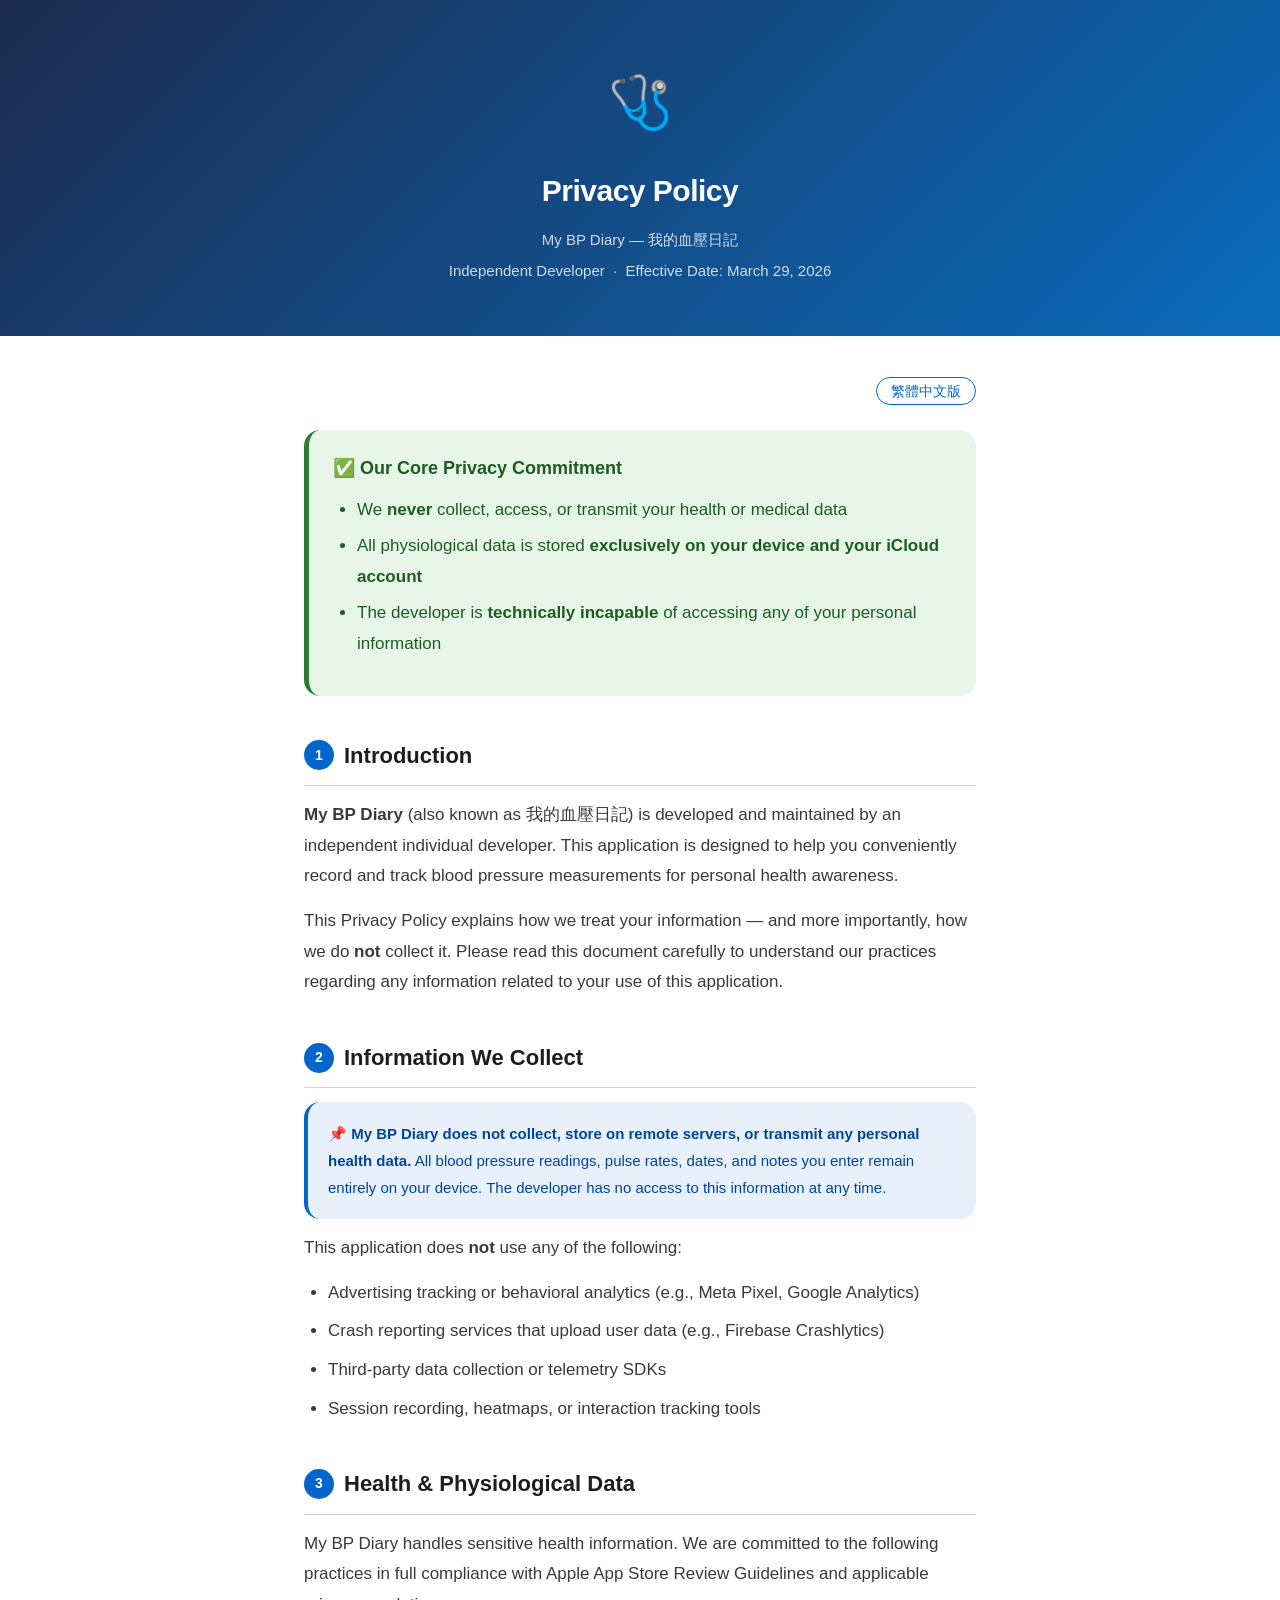
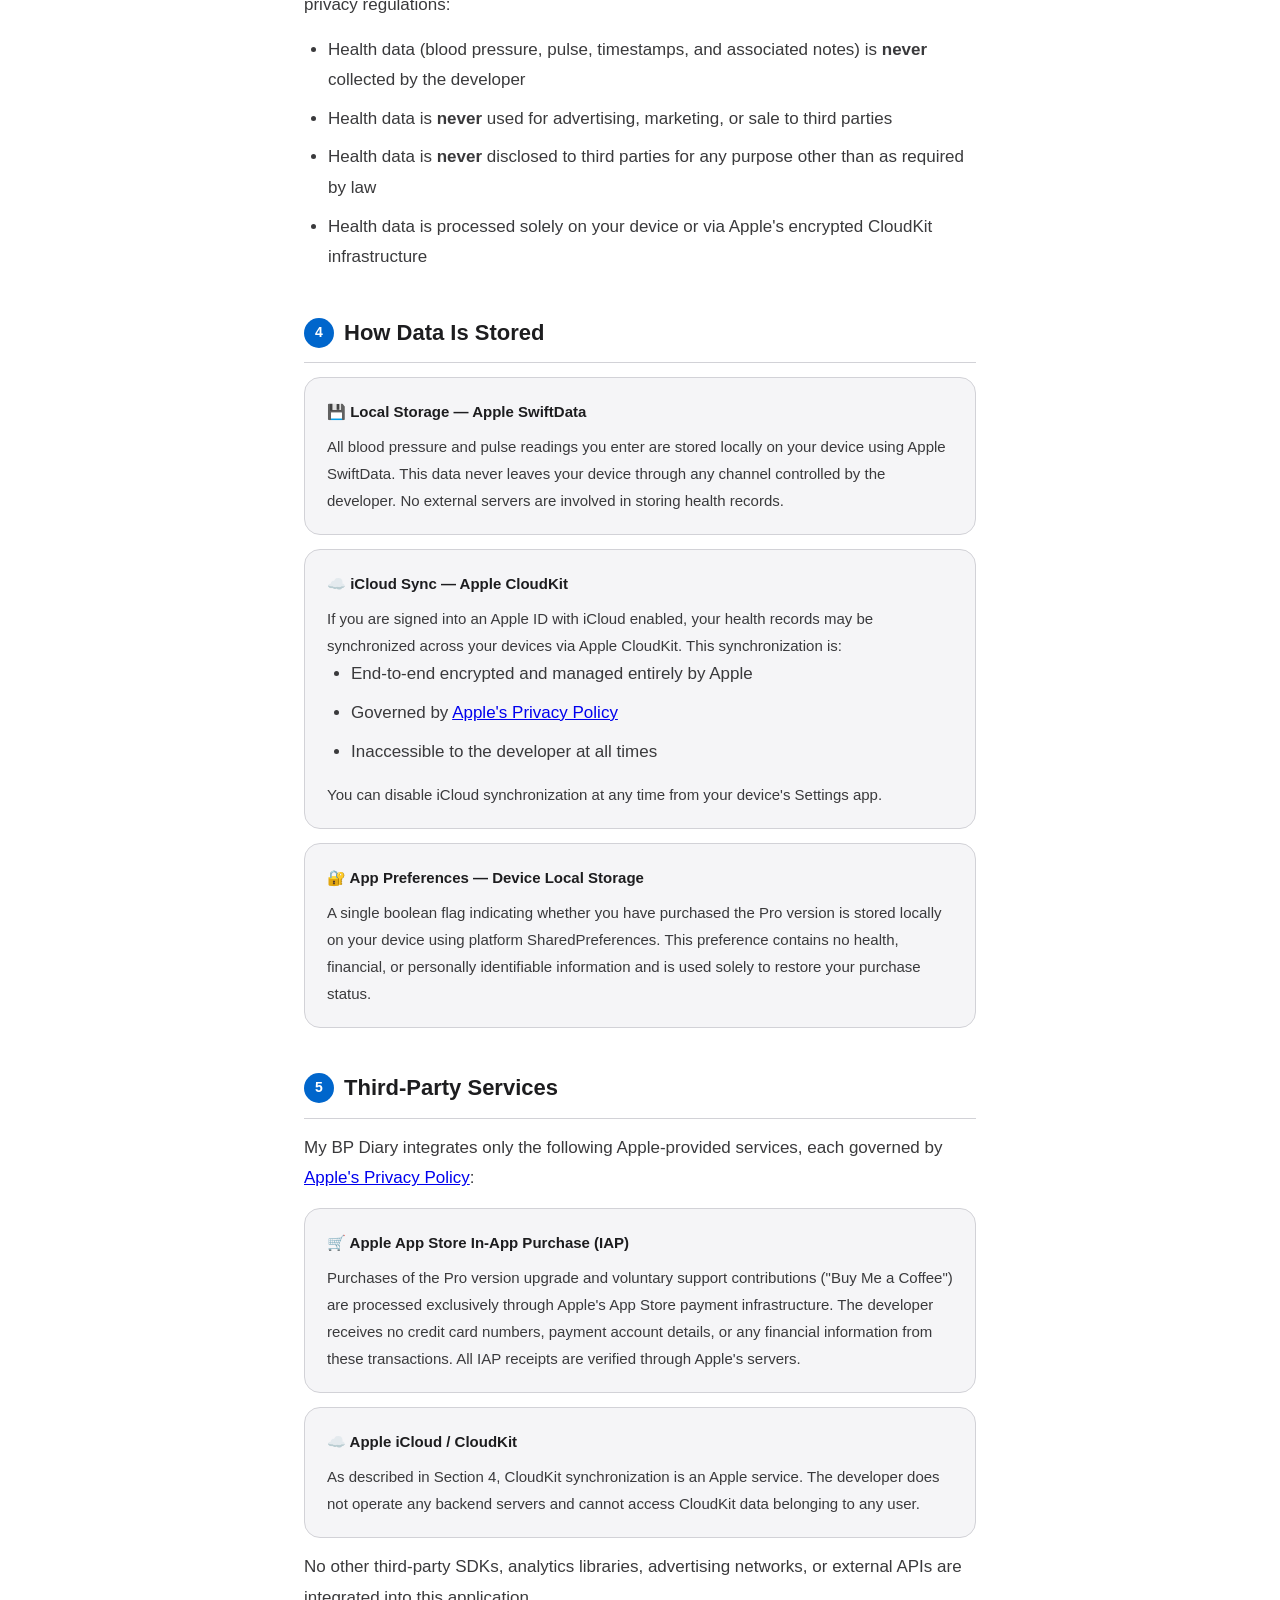
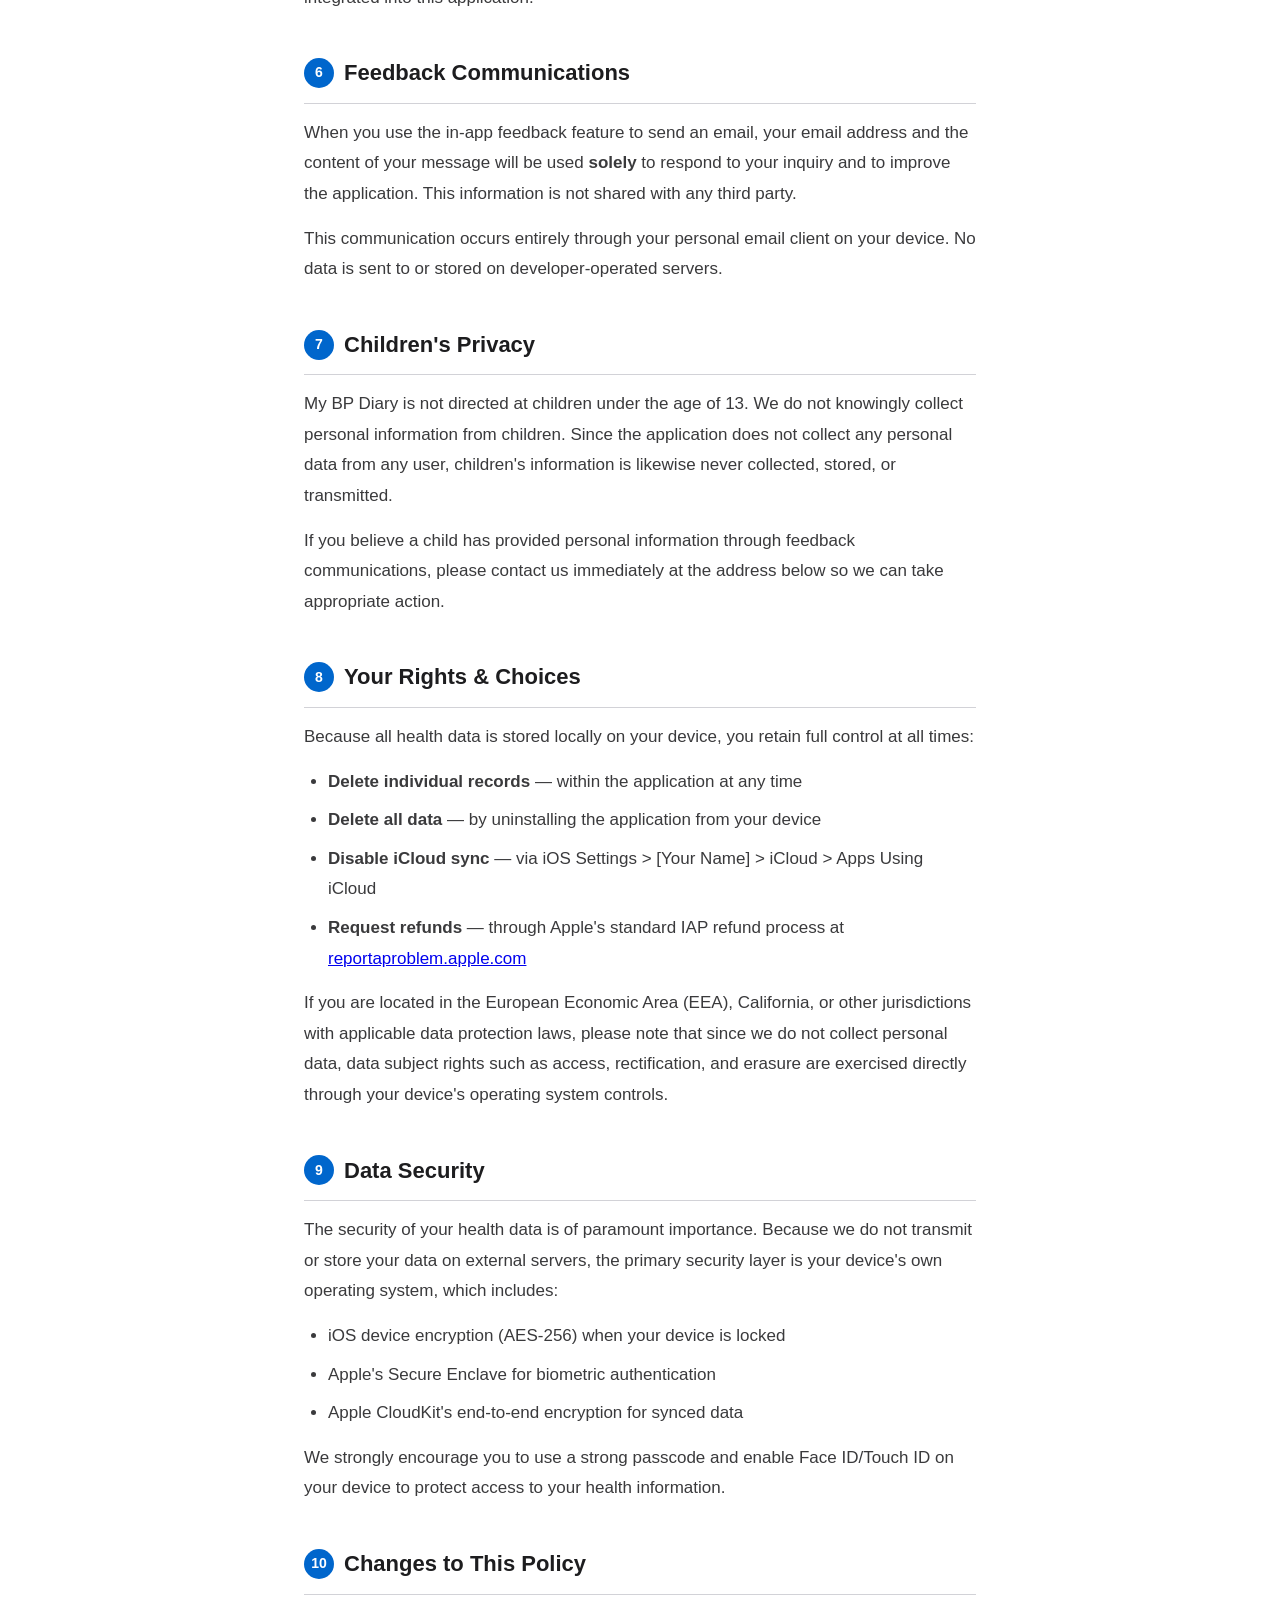
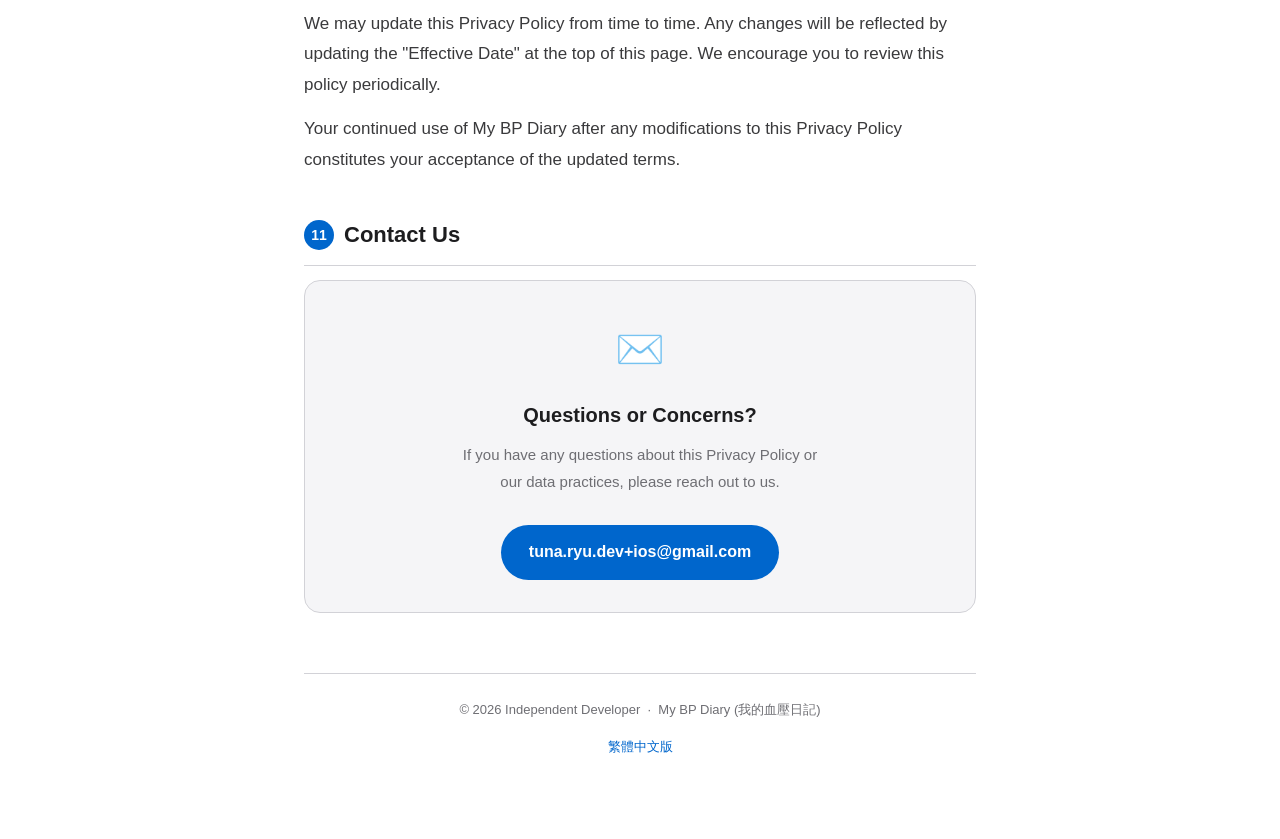
==== bptracker/privacy-policy/index.html @ 235edc6e "feat(bptracker): add privacy policy page with language auto-detection - Add index.html as entry poin" ====
<!DOCTYPE html>
<html>
<head>
  <meta charset="UTF-8">
  <meta name="viewport" content="width=device-width, initial-scale=1.0">
  <title>Privacy Policy – My BP Diary</title>
  <script>
    (function () {
      var lang = (navigator.language || navigator.userLanguage || 'en').toLowerCase();
      if (lang.startsWith('zh')) {
        window.location.replace('privacy-zh.html');
      } else {
        window.location.replace('privacy-en.html');
      }
    })();
  </script>
  <style>
    body {
      font-family: -apple-system, BlinkMacSystemFont, 'Segoe UI', sans-serif;
      display: flex; align-items: center; justify-content: center;
      height: 100vh; margin: 0;
      background: #f5f5f7; color: #1d1d1f;
    }
  </style>
</head>
<body>
  <p>Redirecting…</p>
</body>
</html>
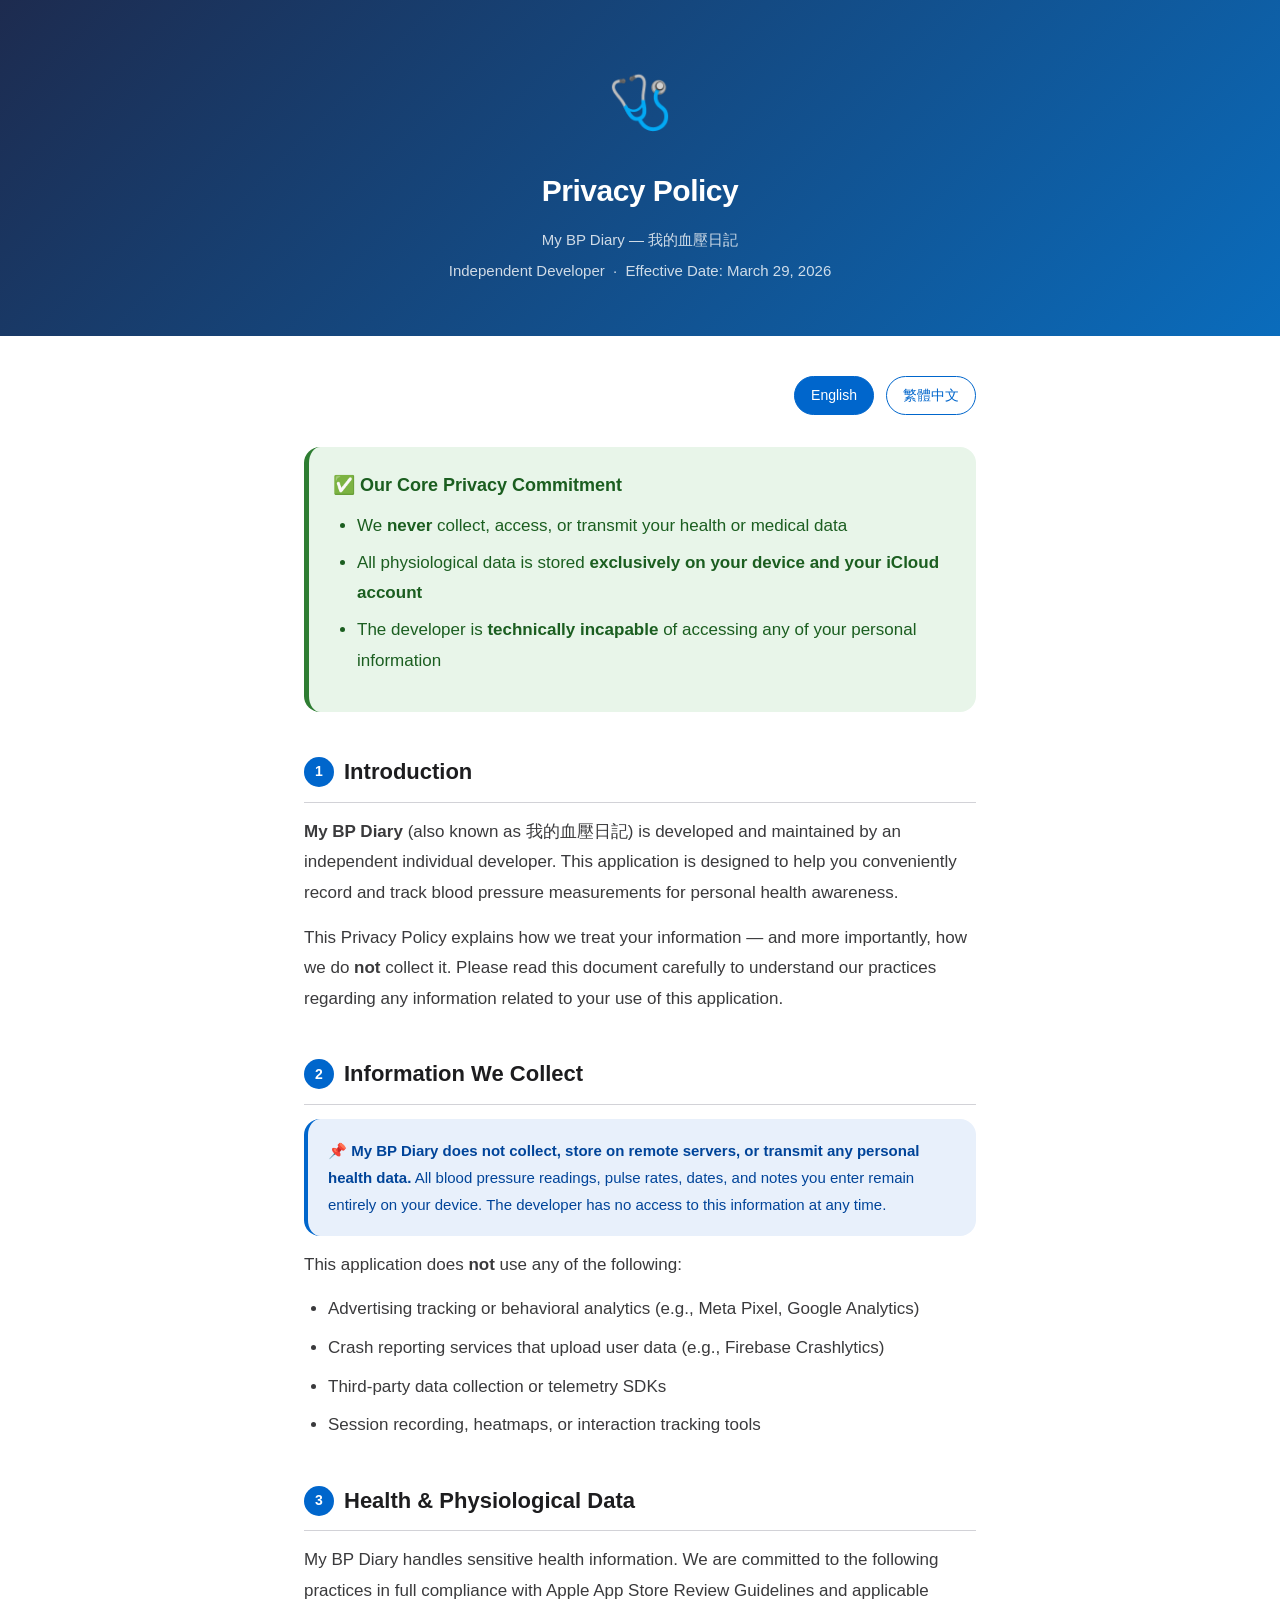
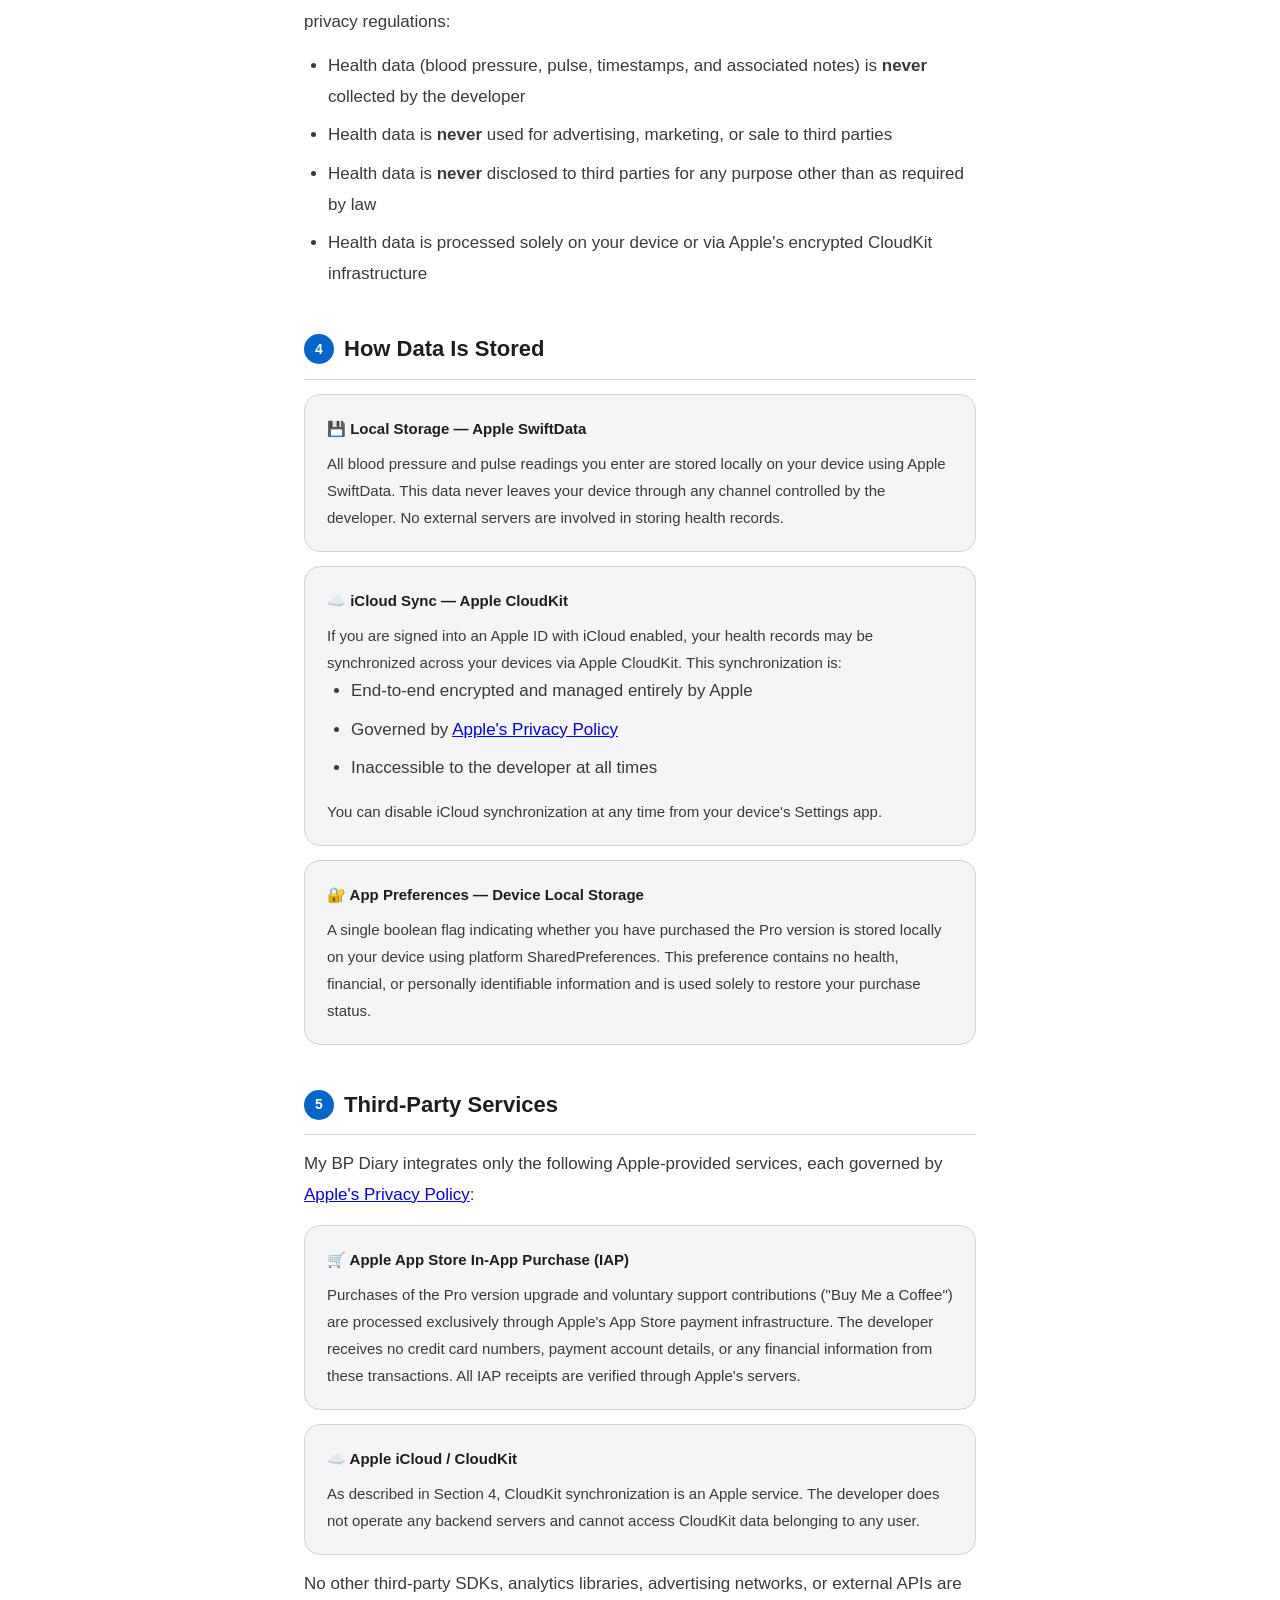
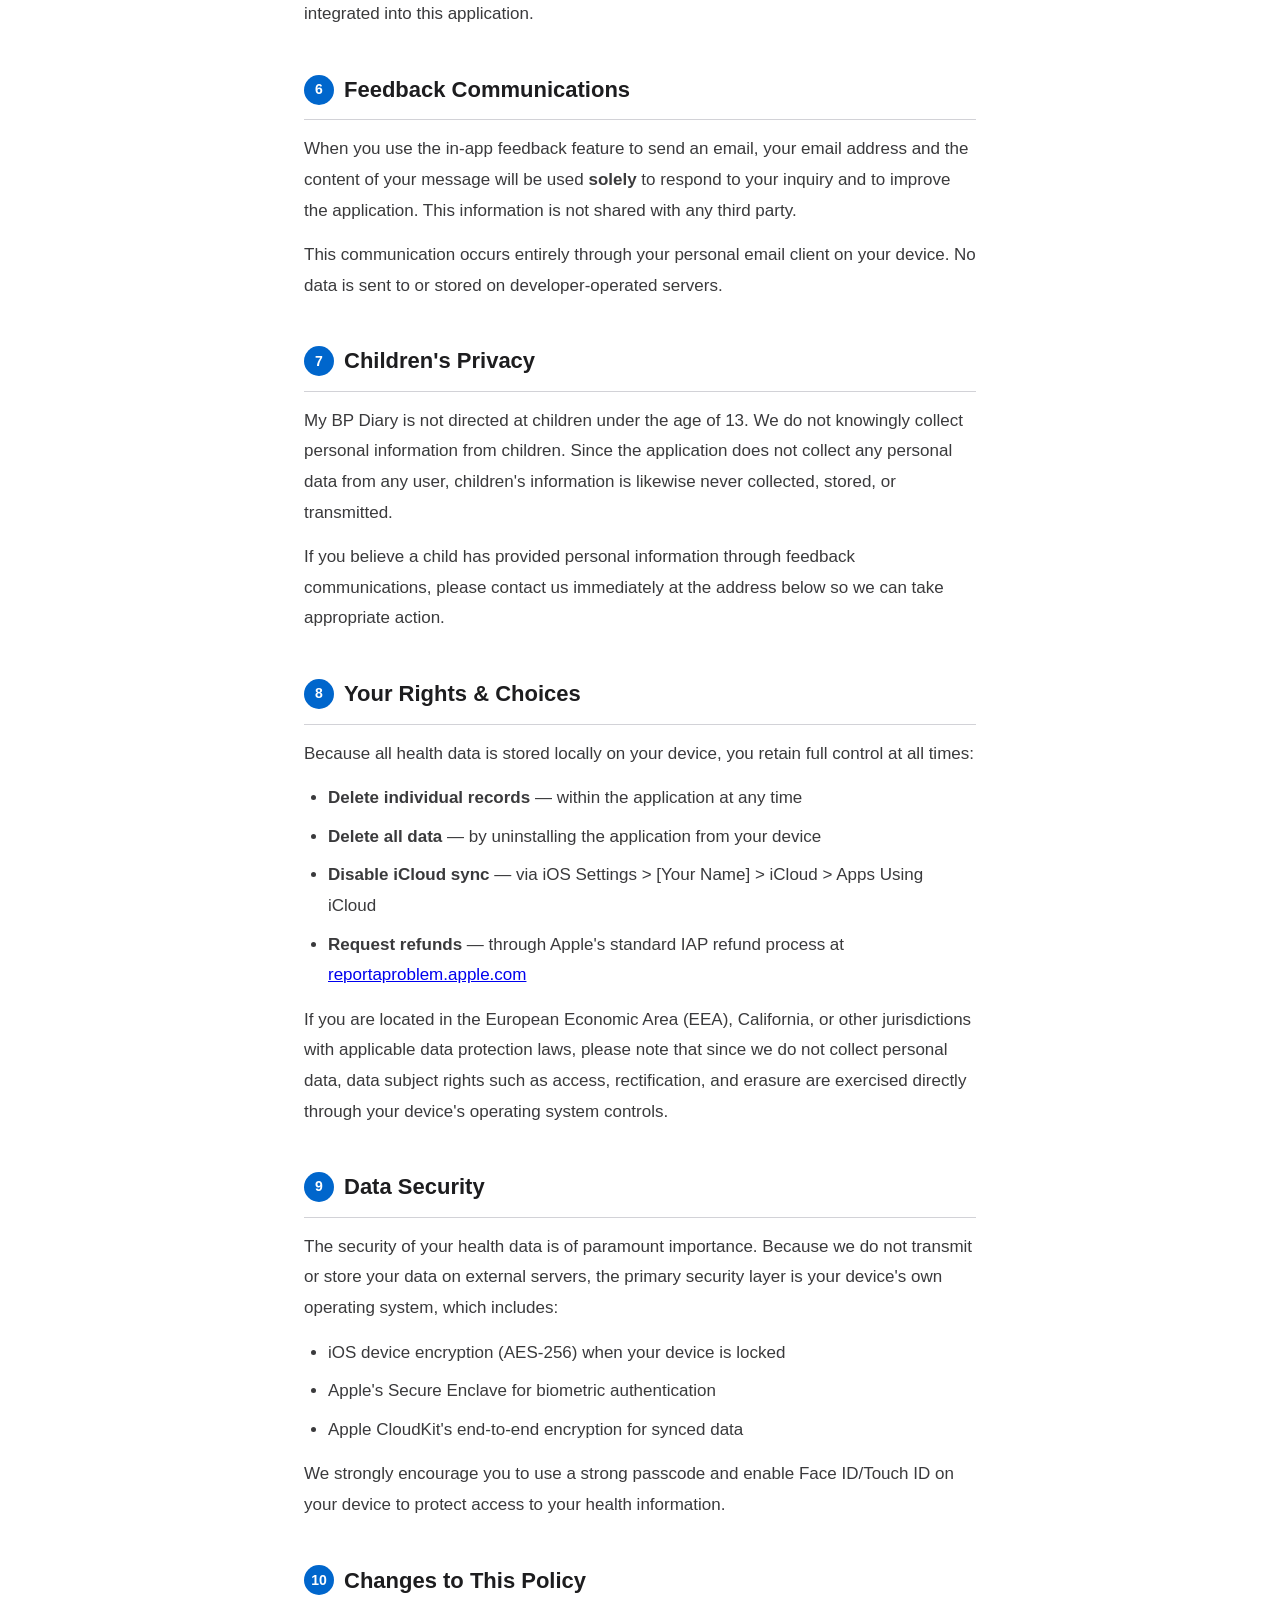
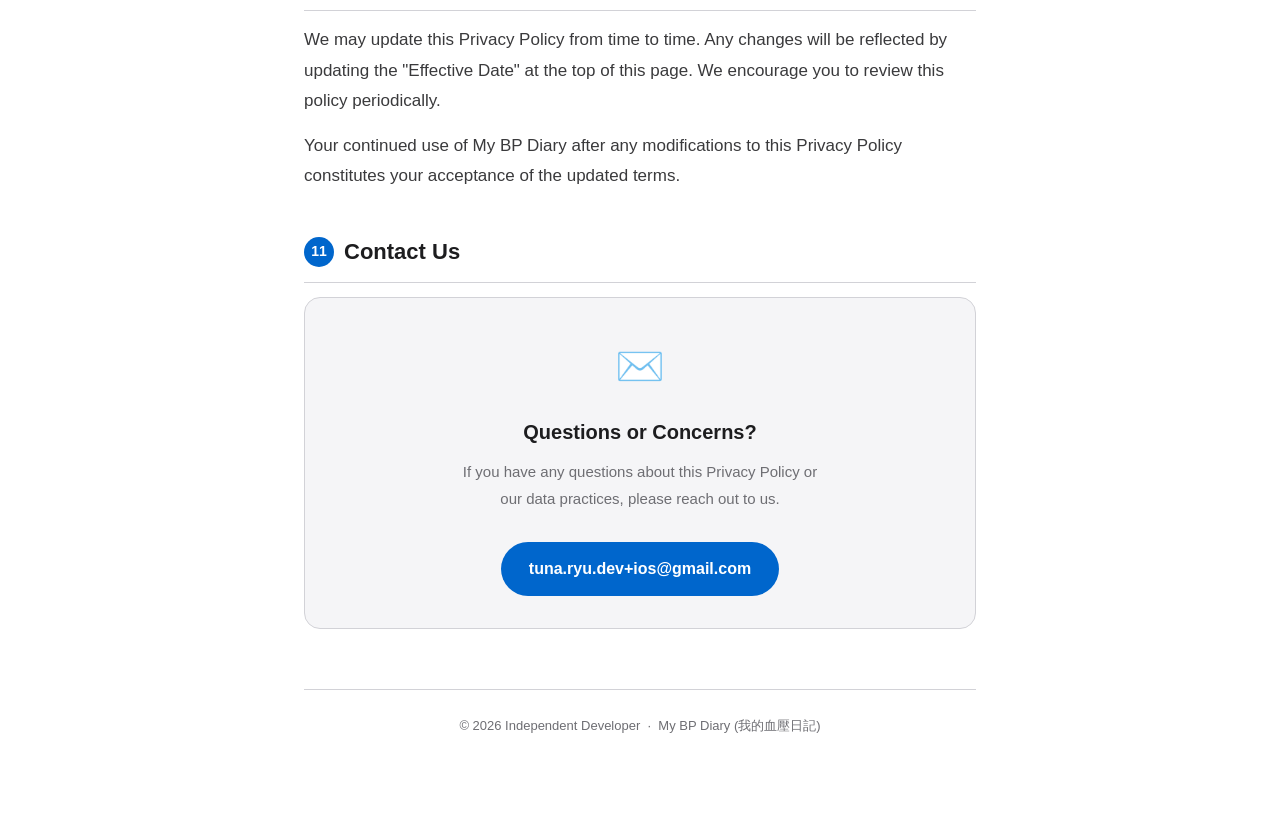
==== commit 3606325d: "refactor(bptracker): extract shared styles to main.css and enhance language selection landing page -" ====
--- a/bptracker/privacy-policy/index.html
+++ b/bptracker/privacy-policy/index.html
@@ -4,26 +4,81 @@
   <meta charset="UTF-8">
   <meta name="viewport" content="width=device-width, initial-scale=1.0">
   <title>Privacy Policy – My BP Diary</title>
-  <script>
-    (function () {
-      var lang = (navigator.language || navigator.userLanguage || 'en').toLowerCase();
-      if (lang.startsWith('zh')) {
-        window.location.replace('privacy-zh.html');
-      } else {
-        window.location.replace('privacy-en.html');
-      }
-    })();
-  </script>
+  <link rel="stylesheet" href="main.css">
   <style>
     body {
-      font-family: -apple-system, BlinkMacSystemFont, 'Segoe UI', sans-serif;
-      display: flex; align-items: center; justify-content: center;
-      height: 100vh; margin: 0;
-      background: #f5f5f7; color: #1d1d1f;
+      display: flex;
+      flex-direction: column;
+      min-height: 100vh;
+      justify-content: center;
+      align-items: center;
+      background-color: var(--surface);
+    }
+    .landing-card {
+      background: white;
+      padding: 40px;
+      border-radius: var(--radius);
+      box-shadow: 0 4px 24px rgba(0,0,0,0.05);
+      text-align: center;
+      max-width: 400px;
+      width: 90%;
+    }
+    .landing-card h1 {
+      margin-bottom: 24px;
+      color: var(--text-h);
+      font-size: 24px;
+    }
+    .lang-buttons {
+      display: grid;
+      gap: 12px;
+    }
+    .lang-item {
+      display: block;
+      padding: 14px;
+      border: 1px solid var(--border);
+      border-radius: 12px;
+      text-decoration: none;
+      color: var(--text-body);
+      font-weight: 500;
+      transition: all 0.2s;
+    }
+    .lang-item:hover {
+      border-color: var(--accent);
+      background: var(--accent-bg);
+      color: var(--accent);
+    }
+    #redirect-msg {
+      margin-top: 20px;
+      font-size: 14px;
+      color: var(--text-muted);
     }
   </style>
+  <script>
+    window.addEventListener('DOMContentLoaded', () => {
+      const lang = (navigator.language || navigator.userLanguage || 'en').toLowerCase();
+      // Only auto-redirect if there's no manual override hash
+      if (!window.location.hash) {
+        if (lang.startsWith('zh')) {
+          window.location.replace('privacy-zh.html');
+        } else {
+          // Default to English if not Chinese
+          window.location.replace('privacy-en.html');
+        }
+      }
+    });
+  </script>
 </head>
 <body>
-  <p>Redirecting…</p>
+  <div class="landing-card">
+    <h1>My BP Diary</h1>
+    <p style="margin-bottom: 24px; color: var(--text-muted);">Please select your language<br>請選擇您的語言</p>
+    
+    <div class="lang-buttons">
+      <a href="privacy-en.html" class="lang-item">English (US)</a>
+      <a href="privacy-zh.html" class="lang-item">繁體中文 (台灣)</a>
+    </div>
+
+    <p id="redirect-msg">Detecting language...</p>
+  </div>
 </body>
 </html>
--- a/bptracker/privacy-policy/main.css
+++ b/bptracker/privacy-policy/main.css
@@ -0,0 +1,219 @@
+*, *::before, *::after { box-sizing: border-box; margin: 0; padding: 0; }
+
+:root {
+  --bg:         #ffffff;
+  --surface:    #f5f5f7;
+  --border:     #d2d2d7;
+  --text-h:     #1d1d1f;
+  --text-body:  #3a3a3c;
+  --text-muted: #6e6e73;
+  --accent:     #0066cc;
+  --accent-bg:  #e8f0fb;
+  --chip-bg:    #e8f5e9;
+  --chip-text:  #1b5e20;
+  --radius:     16px;
+}
+
+body {
+  background: var(--bg);
+  color: var(--text-body);
+  font-family: -apple-system, BlinkMacSystemFont, sans-serif;
+  font-size: 17px;
+  line-height: 1.8;
+  -webkit-font-smoothing: antialiased;
+}
+
+/* ── Hero banner ─────────────────────────── */
+.hero {
+  background: linear-gradient(135deg, #1d2b4f 0%, #0a6cbc 100%);
+  padding: 56px 24px 52px;
+  text-align: center;
+  color: #fff;
+}
+.hero .icon {
+  font-size: 52px;
+  margin-bottom: 14px;
+  display: block;
+}
+.hero h1 {
+  font-size: 30px;
+  font-weight: 700;
+  letter-spacing: -0.5px;
+  margin-bottom: 8px;
+}
+.hero p {
+  font-size: 15px;
+  opacity: 0.8;
+  margin-bottom: 4px;
+}
+
+/* ── Container ──────────────────────────── */
+.container {
+  max-width: 720px;
+  margin: 0 auto;
+  padding: 40px 24px 80px;
+}
+
+/* ── Language Switcher Component ──────────── */
+.lang-selector {
+  display: flex;
+  justify-content: flex-end;
+  gap: 12px;
+  margin-bottom: 32px;
+  flex-wrap: wrap;
+}
+
+.lang-link {
+  font-size: 14px;
+  color: var(--accent);
+  text-decoration: none;
+  border: 1px solid var(--accent);
+  padding: 6px 16px;
+  border-radius: 980px;
+  transition: all 0.2s ease;
+  background: transparent;
+}
+
+.lang-link:hover {
+  background: var(--accent-bg);
+}
+
+.lang-link.active {
+  background: var(--accent);
+  color: #fff;
+  cursor: default;
+}
+
+/* ── Safety guarantee ───────────────────── */
+.guarantee {
+  background: var(--chip-bg);
+  border-left: 5px solid #2e7d32;
+  border-radius: var(--radius);
+  padding: 22px 24px;
+  margin-bottom: 40px;
+}
+.guarantee .g-title {
+  font-size: 18px;
+  font-weight: 700;
+  color: var(--chip-text);
+  margin-bottom: 10px;
+}
+.guarantee ul {
+  padding-left: 24px;
+}
+.guarantee ul li {
+  color: var(--chip-text);
+  font-weight: 500;
+  margin-bottom: 6px;
+}
+
+/* ── Sections ───────────────────────────── */
+section {
+  margin-bottom: 40px;
+}
+section h2 {
+  font-size: 22px;
+  font-weight: 700;
+  color: var(--text-h);
+  margin-bottom: 14px;
+  padding-bottom: 10px;
+  border-bottom: 1.5px solid var(--border);
+  display: flex;
+  align-items: center;
+  gap: 10px;
+}
+section h2 .num {
+  display: inline-flex;
+  align-items: center;
+  justify-content: center;
+  width: 30px;
+  height: 30px;
+  background: var(--accent);
+  color: #fff;
+  border-radius: 50%;
+  font-size: 14px;
+  font-weight: 700;
+  flex-shrink: 0;
+}
+
+p { margin-bottom: 14px; }
+p:last-child { margin-bottom: 0; }
+
+ul {
+  padding-left: 24px;
+  margin-bottom: 14px;
+}
+ul li {
+  margin-bottom: 8px;
+}
+
+/* ── Info cards ─────────────────────────── */
+.info-card {
+  background: var(--surface);
+  border: 1px solid var(--border);
+  border-radius: var(--radius);
+  padding: 20px 22px;
+  margin: 14px 0;
+}
+.info-card .card-title {
+  font-size: 15px;
+  font-weight: 700;
+  color: var(--text-h);
+  margin-bottom: 8px;
+}
+.info-card p {
+  font-size: 15px;
+  color: var(--text-body);
+  margin-bottom: 0;
+}
+
+/* ── Callout ────────────────────────────── */
+.callout {
+  background: var(--accent-bg);
+  border-left: 4px solid var(--accent);
+  border-radius: var(--radius);
+  padding: 18px 20px;
+  margin: 14px 0;
+}
+.callout p { font-size: 15px; color: #004499; margin-bottom: 0; }
+
+/* ── Contact block ──────────────────────── */
+.contact-block {
+  text-align: center;
+  background: var(--surface);
+  border: 1px solid var(--border);
+  border-radius: var(--radius);
+  padding: 32px 24px;
+}
+.contact-block .contact-icon { font-size: 40px; margin-bottom: 12px; }
+.contact-block h3 { font-size: 20px; font-weight: 700; margin-bottom: 8px; color: var(--text-h); }
+.contact-block p { font-size: 15px; color: var(--text-muted); }
+.contact-block a.email-btn {
+  display: inline-block;
+  margin-top: 16px;
+  background: var(--accent);
+  color: #fff;
+  text-decoration: none;
+  padding: 13px 28px;
+  border-radius: 980px;
+  font-size: 16px;
+  font-weight: 600;
+}
+.contact-block a.email-btn:hover { background: #004ea8; }
+
+/* ── Footer ─────────────────────────────── */
+footer {
+  text-align: center;
+  font-size: 13px;
+  color: var(--text-muted);
+  margin-top: 60px;
+  padding-top: 24px;
+  border-top: 1px solid var(--border);
+}
+footer a { color: var(--accent); text-decoration: none; }
+
+@media (max-width: 480px) {
+  .hero h1 { font-size: 24px; }
+  .container { padding: 28px 18px 64px; }
+  section h2 { font-size: 19px; }
+}
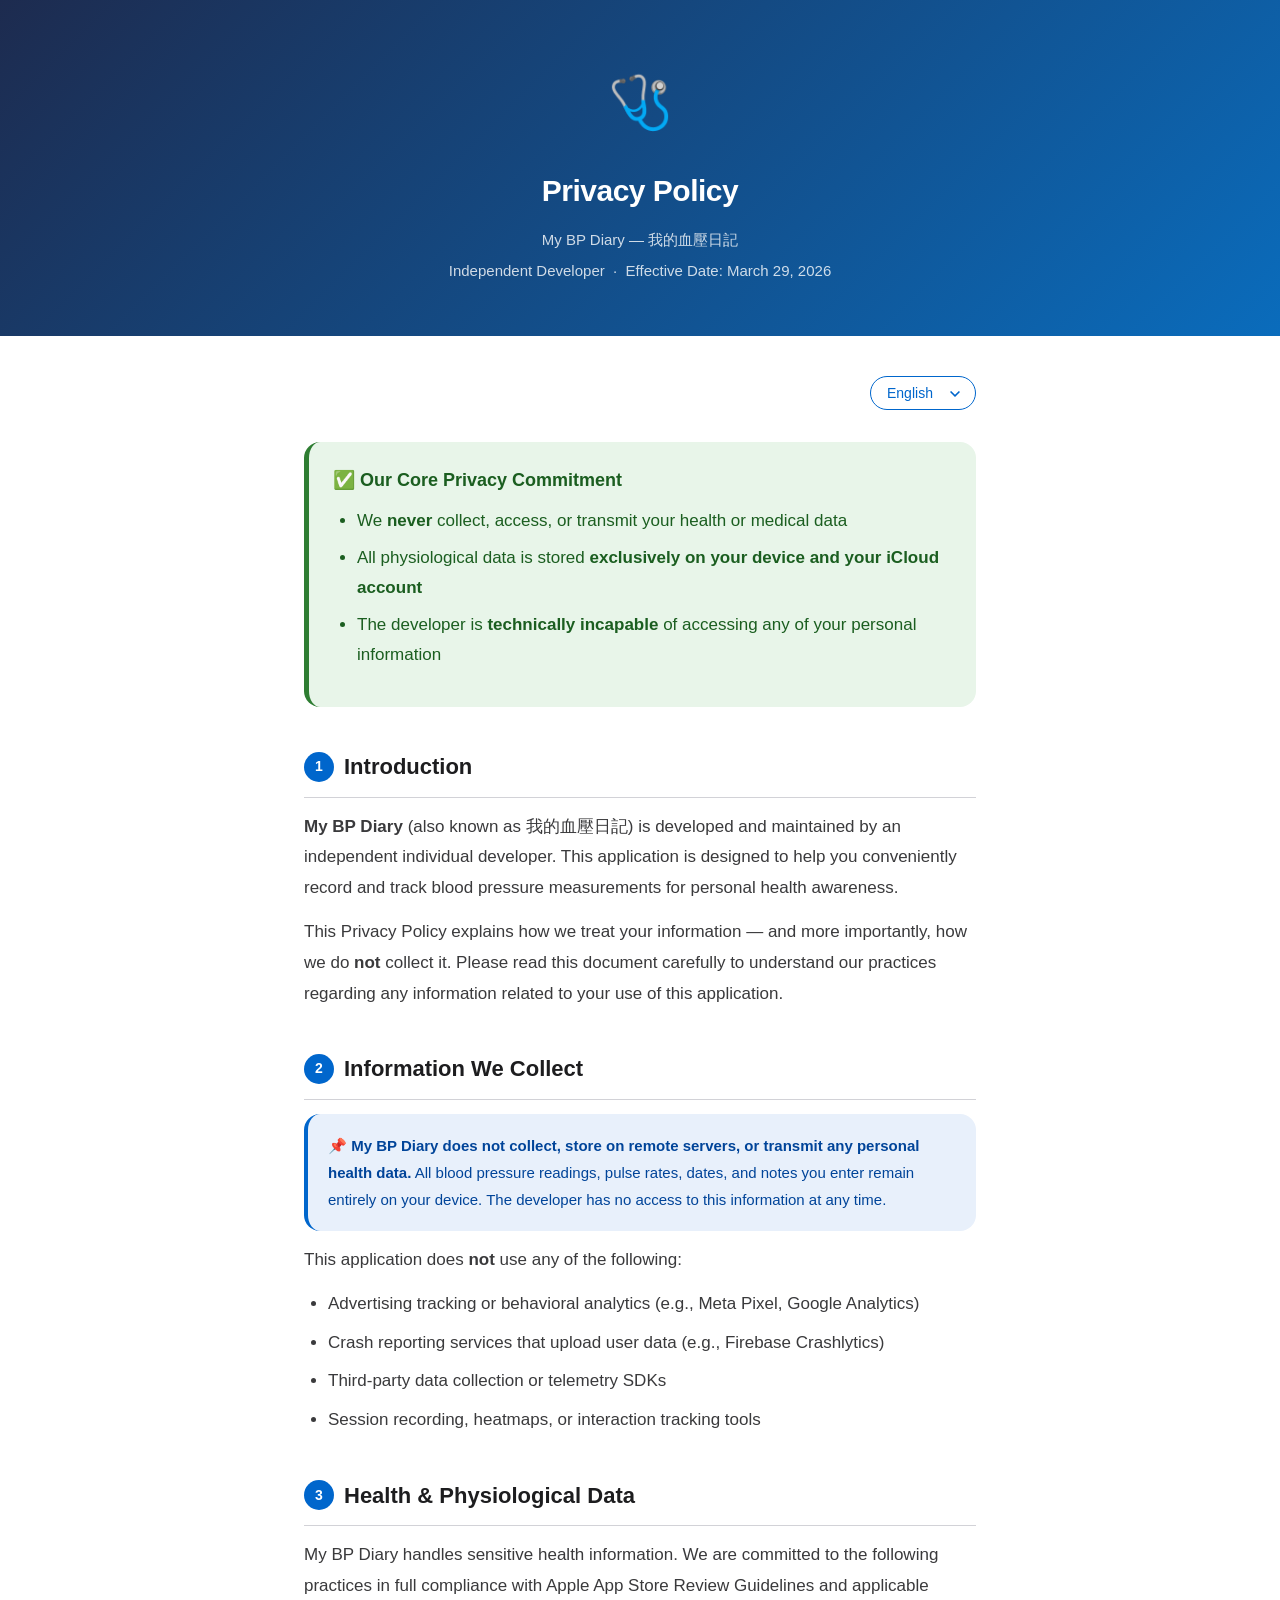
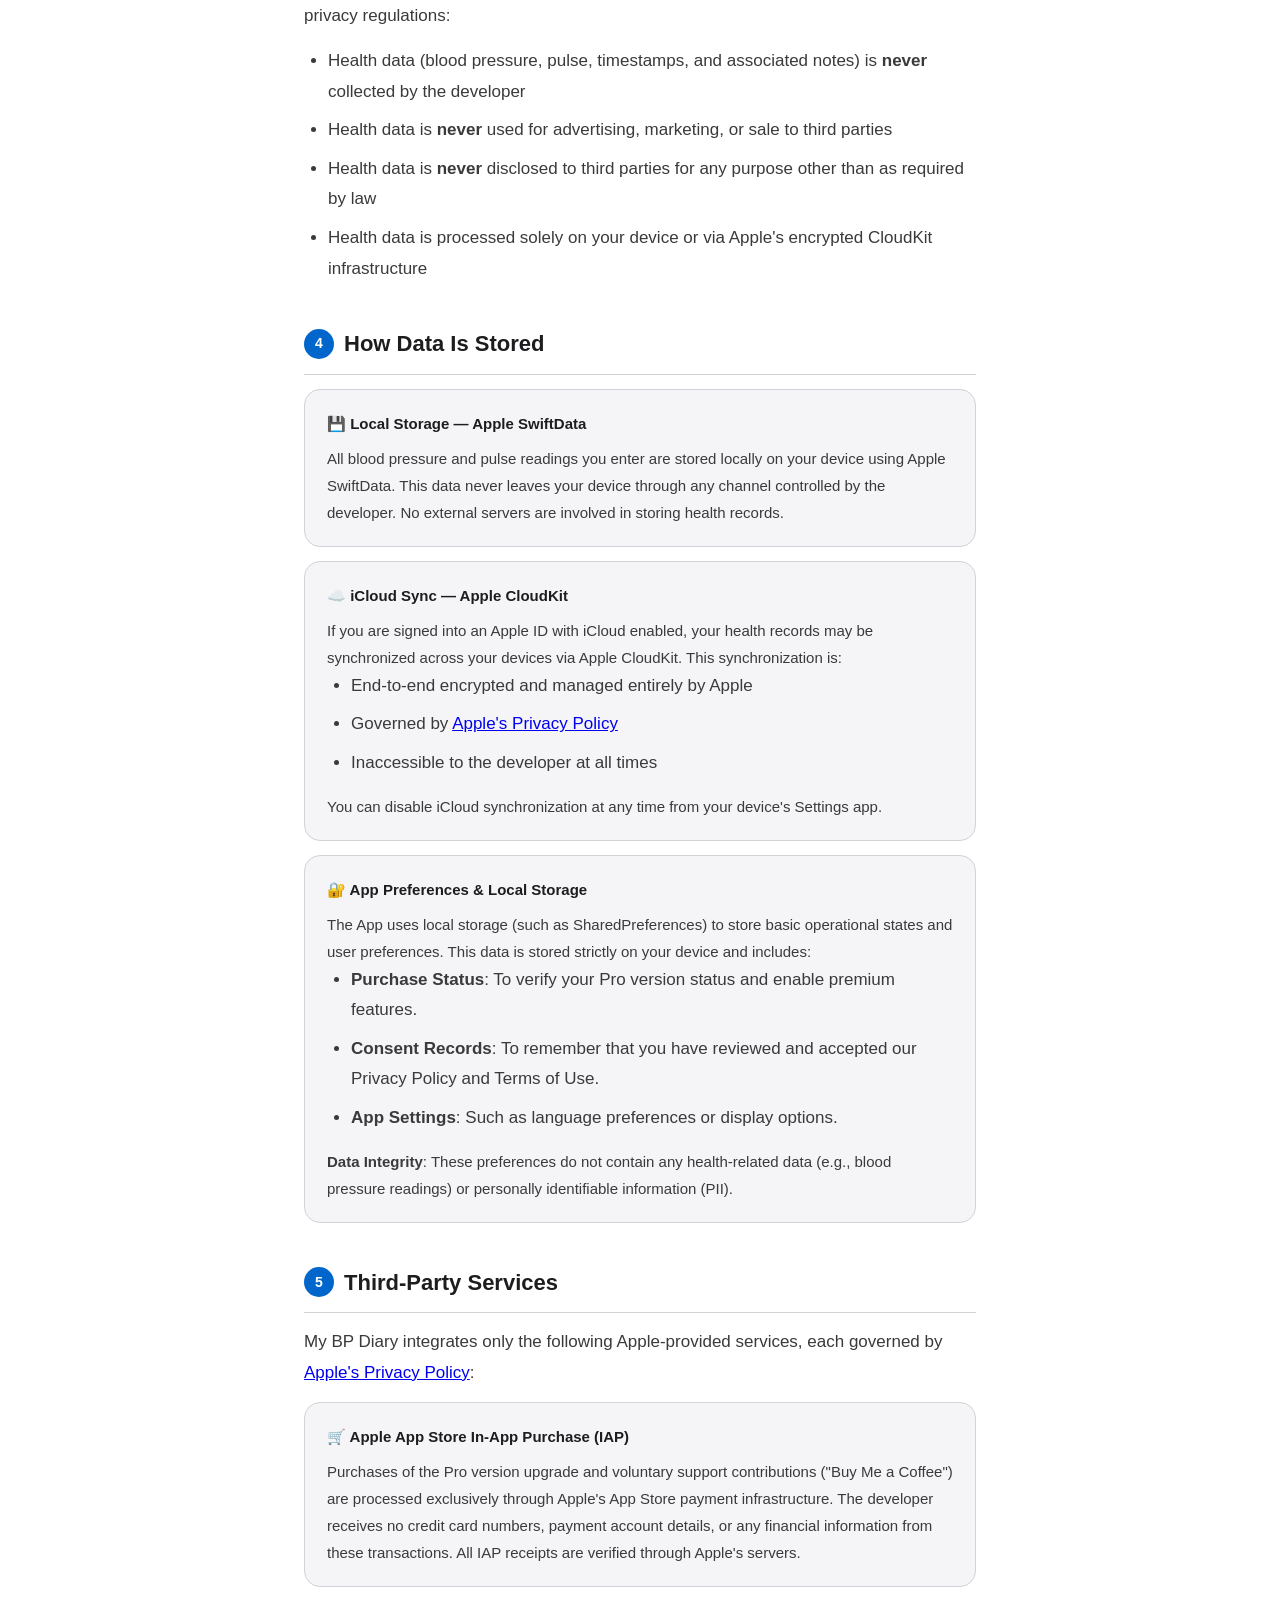
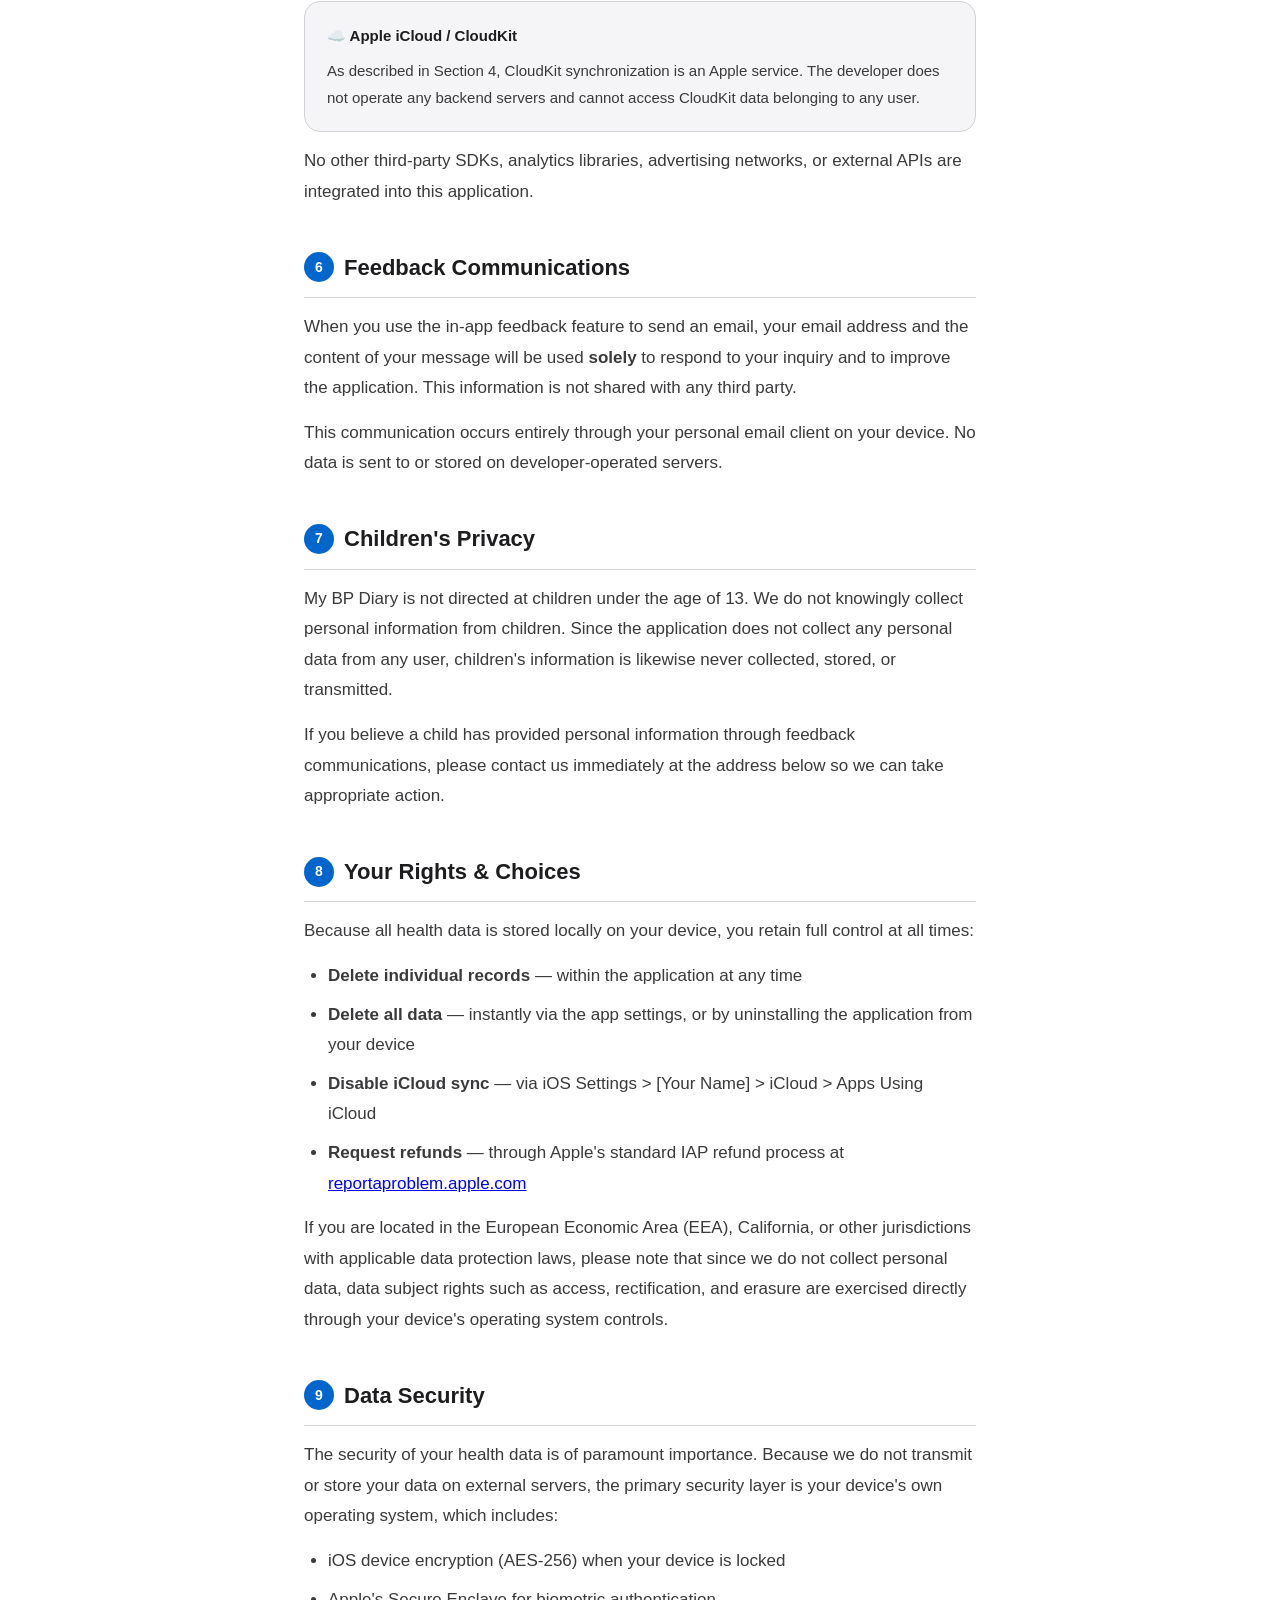
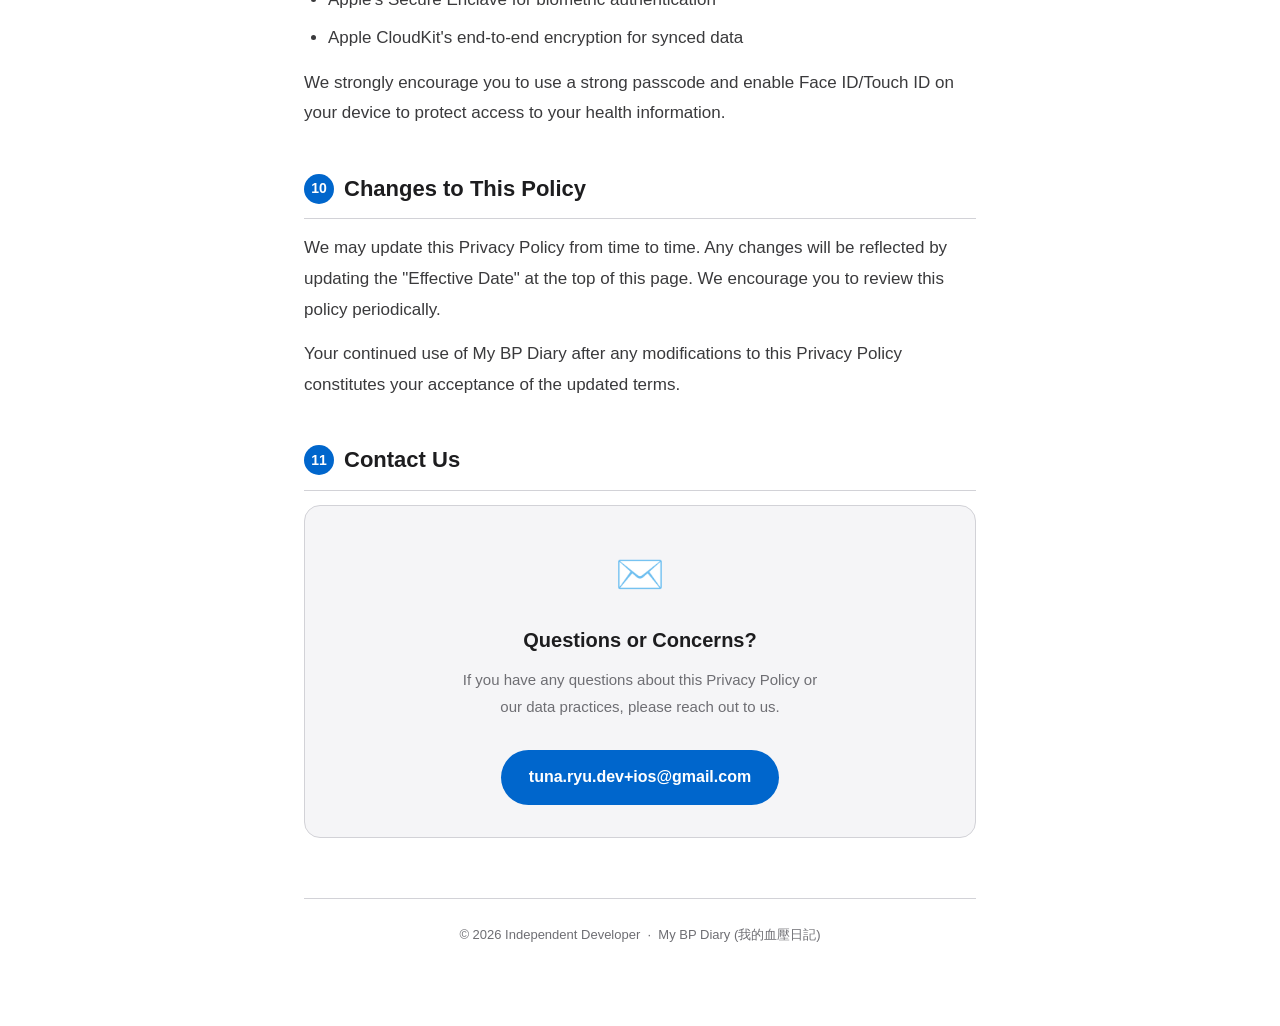
==== commit cbb95357: "feat(bptracker): add support page and update legal documentation - Added Support & FAQ page at bptra" ====
--- a/bptracker/privacy-policy/index.html
+++ b/bptracker/privacy-policy/index.html
@@ -4,7 +4,7 @@
   <meta charset="UTF-8">
   <meta name="viewport" content="width=device-width, initial-scale=1.0">
   <title>Privacy Policy – My BP Diary</title>
-  <link rel="stylesheet" href="main.css">
+  <link rel="stylesheet" href="../main.css">
   <style>
     body {
       display: flex;
--- a/bptracker/main.css
+++ b/bptracker/main.css
@@ -0,0 +1,276 @@
+*, *::before, *::after { box-sizing: border-box; margin: 0; padding: 0; }
+
+:root {
+  --bg:         #ffffff;
+  --surface:    #f5f5f7;
+  --border:     #d2d2d7;
+  --text-h:     #1d1d1f;
+  --text-body:  #3a3a3c;
+  --text-muted: #6e6e73;
+  --accent:     #0066cc;
+  --accent-bg:  #e8f0fb;
+  --chip-bg:    #e8f5e9;
+  --chip-text:  #1b5e20;
+  --radius:     16px;
+}
+
+body {
+  background: var(--bg);
+  color: var(--text-body);
+  font-family: -apple-system, BlinkMacSystemFont, sans-serif;
+  font-size: 17px;
+  line-height: 1.8;
+  -webkit-font-smoothing: antialiased;
+}
+
+/* ── Hero banner ─────────────────────────── */
+.hero {
+  background: linear-gradient(135deg, #1d2b4f 0%, #0a6cbc 100%);
+  padding: 56px 24px 52px;
+  text-align: center;
+  color: #fff;
+}
+.hero .icon {
+  font-size: 52px;
+  margin-bottom: 14px;
+  display: block;
+}
+.hero h1 {
+  font-size: 30px;
+  font-weight: 700;
+  letter-spacing: -0.5px;
+  margin-bottom: 8px;
+}
+.hero p {
+  font-size: 15px;
+  opacity: 0.8;
+  margin-bottom: 4px;
+}
+
+/* ── Container ──────────────────────────── */
+.container {
+  max-width: 720px;
+  margin: 0 auto;
+  padding: 40px 24px 80px;
+}
+
+/* ── Language Selector Dropdown ──────────── */
+.lang-selector-container {
+  display: flex;
+  justify-content: flex-end;
+  margin-bottom: 32px;
+}
+
+.lang-dropdown {
+  background: var(--bg);
+  color: var(--accent);
+  border: 1.5px solid var(--accent);
+  padding: 8px 32px 8px 16px;
+  border-radius: 980px;
+  font-size: 14px;
+  font-weight: 500;
+  cursor: pointer;
+  appearance: none; /* Remove default arrow */
+  -webkit-appearance: none;
+  background-image: url("data:image/svg+xml,%3Csvg xmlns='http://www.w3.org/2000/svg' width='12' height='12' viewBox='0 0 12 12'%3E%3Cpath fill='%230066cc' d='M2.1 3.9l3.9 3.9 3.9-3.9 1.1 1.1-5 5-5-5z'/%3E%3C/svg%3E");
+  background-repeat: no-repeat;
+  background-position: right 14px center;
+  transition: all 0.2s ease;
+  outline: none;
+}
+
+.lang-dropdown:hover {
+  background-color: var(--accent-bg);
+}
+
+.lang-dropdown:focus {
+  box-shadow: 0 0 0 4px var(--accent-bg);
+}
+
+/* ── Safety guarantee ───────────────────── */
+.guarantee {
+  background: var(--chip-bg);
+  border-left: 5px solid #2e7d32;
+  border-radius: var(--radius);
+  padding: 22px 24px;
+  margin-bottom: 40px;
+}
+.guarantee .g-title {
+  font-size: 18px;
+  font-weight: 700;
+  color: var(--chip-text);
+  margin-bottom: 10px;
+}
+.guarantee ul {
+  padding-left: 24px;
+}
+.guarantee ul li {
+  color: var(--chip-text);
+  font-weight: 500;
+  margin-bottom: 6px;
+}
+
+/* ── Sections ───────────────────────────── */
+section {
+  margin-bottom: 40px;
+}
+section h2 {
+  font-size: 22px;
+  font-weight: 700;
+  color: var(--text-h);
+  margin-bottom: 14px;
+  padding-bottom: 10px;
+  border-bottom: 1.5px solid var(--border);
+  display: flex;
+  align-items: center;
+  gap: 10px;
+}
+section h2 .num {
+  display: inline-flex;
+  align-items: center;
+  justify-content: center;
+  width: 30px;
+  height: 30px;
+  background: var(--accent);
+  color: #fff;
+  border-radius: 50%;
+  font-size: 14px;
+  font-weight: 700;
+  flex-shrink: 0;
+}
+
+p { margin-bottom: 14px; }
+p:last-child { margin-bottom: 0; }
+
+ul {
+  padding-left: 24px;
+  margin-bottom: 14px;
+}
+ul li {
+  margin-bottom: 8px;
+}
+
+/* ── Info cards ─────────────────────────── */
+.info-card {
+  background: var(--surface);
+  border: 1px solid var(--border);
+  border-radius: var(--radius);
+  padding: 20px 22px;
+  margin: 14px 0;
+}
+.info-card .card-title {
+  font-size: 15px;
+  font-weight: 700;
+  color: var(--text-h);
+  margin-bottom: 8px;
+}
+.info-card p {
+  font-size: 15px;
+  color: var(--text-body);
+  margin-bottom: 0;
+}
+
+/* ── Callout ────────────────────────────── */
+.callout {
+  background: var(--accent-bg);
+  border-left: 4px solid var(--accent);
+  border-radius: var(--radius);
+  padding: 18px 20px;
+  margin: 14px 0;
+}
+.callout p { font-size: 15px; color: #004499; margin-bottom: 0; }
+
+/* ── Contact block ──────────────────────── */
+.contact-block {
+  text-align: center;
+  background: var(--surface);
+  border: 1px solid var(--border);
+  border-radius: var(--radius);
+  padding: 32px 24px;
+}
+.contact-block .contact-icon { font-size: 40px; margin-bottom: 12px; }
+.contact-block h3 { font-size: 20px; font-weight: 700; margin-bottom: 8px; color: var(--text-h); }
+.contact-block p { font-size: 15px; color: var(--text-muted); }
+.contact-block a.email-btn {
+  display: inline-block;
+  margin-top: 16px;
+  background: var(--accent);
+  color: #fff;
+  text-decoration: none;
+  padding: 13px 28px;
+  border-radius: 980px;
+  font-size: 16px;
+  font-weight: 600;
+}
+.contact-block a.email-btn:hover { background: #004ea8; }
+
+/* ── Footer ─────────────────────────────── */
+footer {
+  text-align: center;
+  font-size: 13px;
+  color: var(--text-muted);
+  margin-top: 60px;
+  padding-top: 24px;
+  border-top: 1px solid var(--border);
+}
+footer a { color: var(--accent); text-decoration: none; }
+
+@media (max-width: 480px) {
+  .hero h1 { font-size: 24px; }
+  .container { padding: 28px 18px 64px; }
+  section h2 { font-size: 19px; }
+}
+
+/* ── Terms: Medical Disclaimer (Conspicuous Legal Notice) ── */
+.medical-disclaimer {
+  background: #fff8e1;
+  border: 2.5px solid #f9a825;
+  border-radius: var(--radius);
+  padding: 24px 26px;
+  margin-bottom: 40px;
+}
+.medical-disclaimer .disclaimer-header {
+  display: flex;
+  align-items: center;
+  flex-wrap: wrap;
+  gap: 10px;
+  margin-bottom: 14px;
+}
+.medical-disclaimer .disclaimer-header .badge {
+  background: #f9a825;
+  color: #fff;
+  font-size: 12px;
+  font-weight: 800;
+  padding: 3px 10px;
+  border-radius: 980px;
+  letter-spacing: 0.5px;
+  flex-shrink: 0;
+}
+.medical-disclaimer .disclaimer-header strong {
+  font-size: 18px;
+  color: #5d4037;
+}
+.medical-disclaimer p {
+  color: #5d4037;
+  font-weight: 500;
+  margin-bottom: 10px;
+}
+.medical-disclaimer p:last-child { margin-bottom: 0; }
+.medical-disclaimer ul { padding-left: 24px; }
+.medical-disclaimer ul li {
+  color: #5d4037;
+  font-weight: 500;
+  margin-bottom: 8px;
+}
+
+/* ── Terms: Prohibited Use Warning Box ── */
+.restrict-box {
+  background: #fce4ec;
+  border-left: 5px solid #c62828;
+  border-radius: var(--radius);
+  padding: 18px 20px;
+  margin: 14px 0;
+}
+.restrict-box p { font-size: 15px; color: #b71c1c; font-weight: 500; margin-bottom: 0; }
+.restrict-box ul { padding-left: 24px; margin-top: 10px; }
+.restrict-box ul li { color: #b71c1c; font-weight: 500; margin-bottom: 6px; }
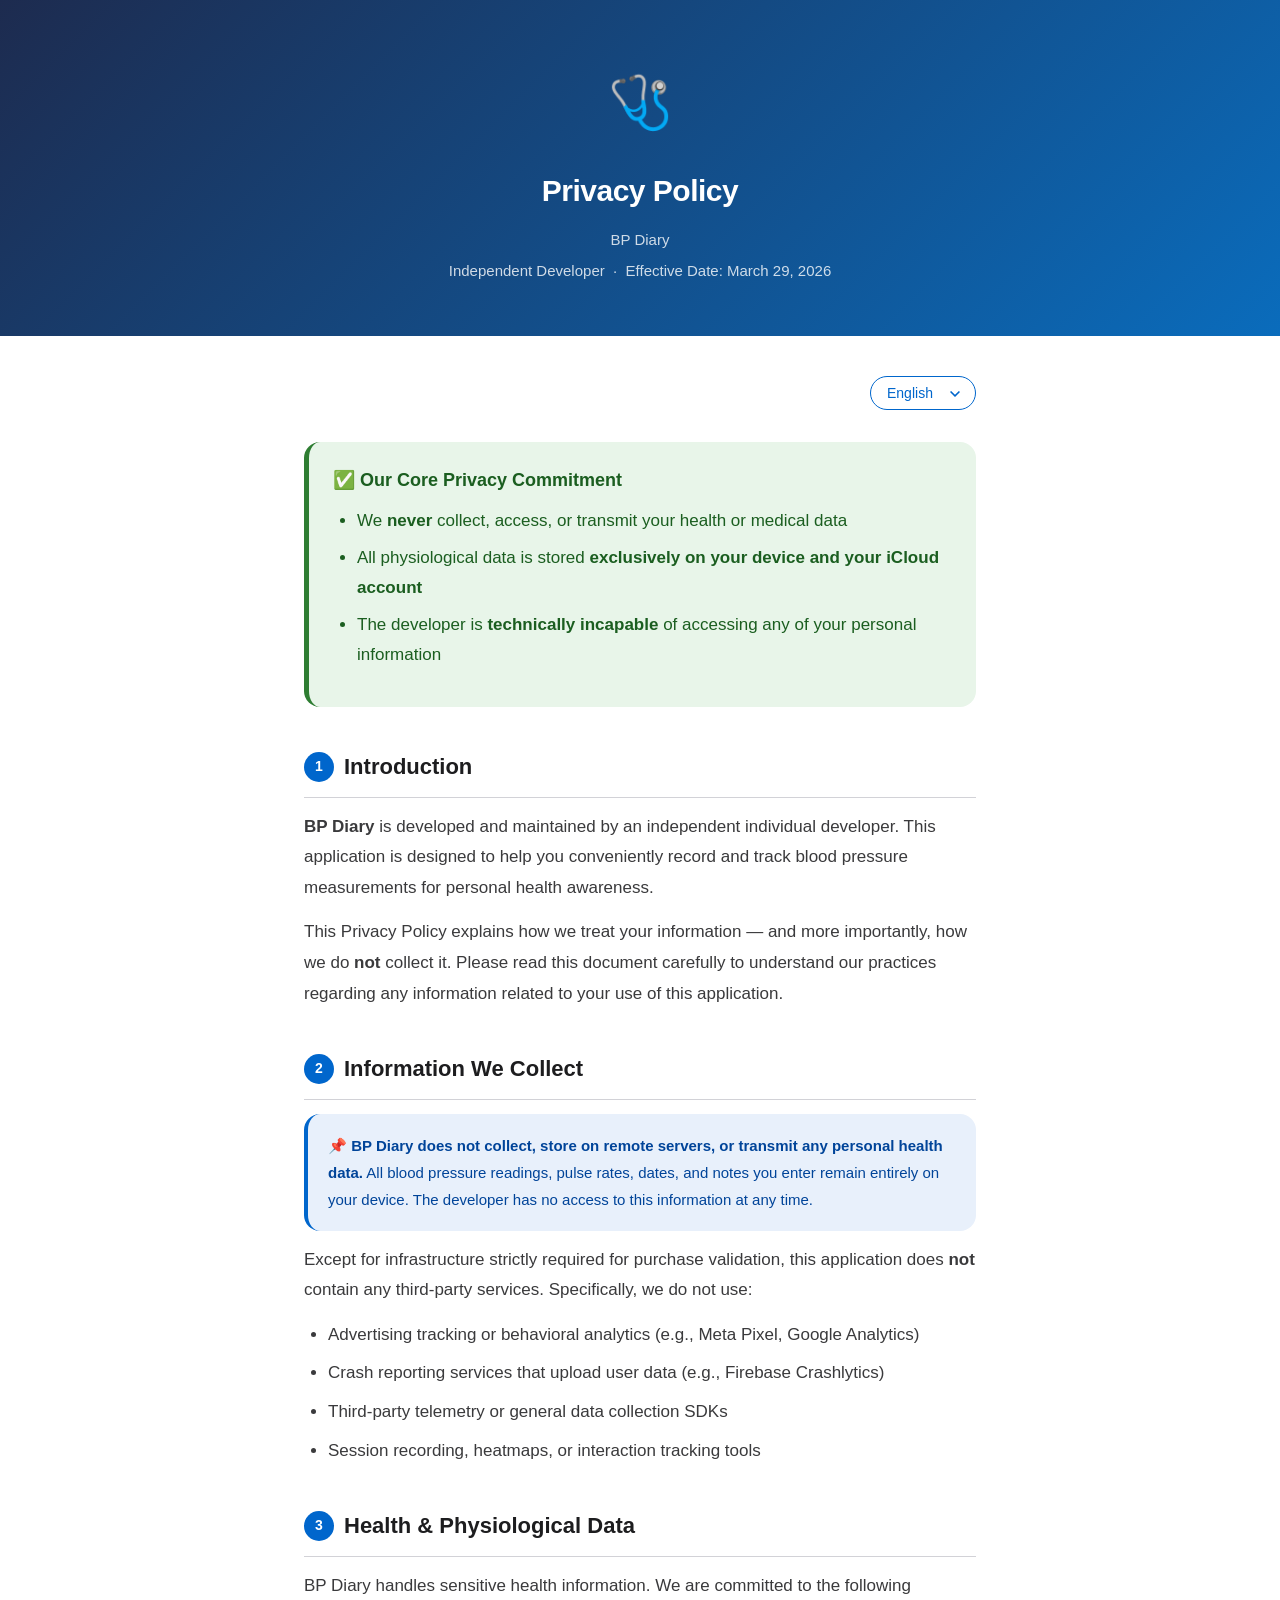
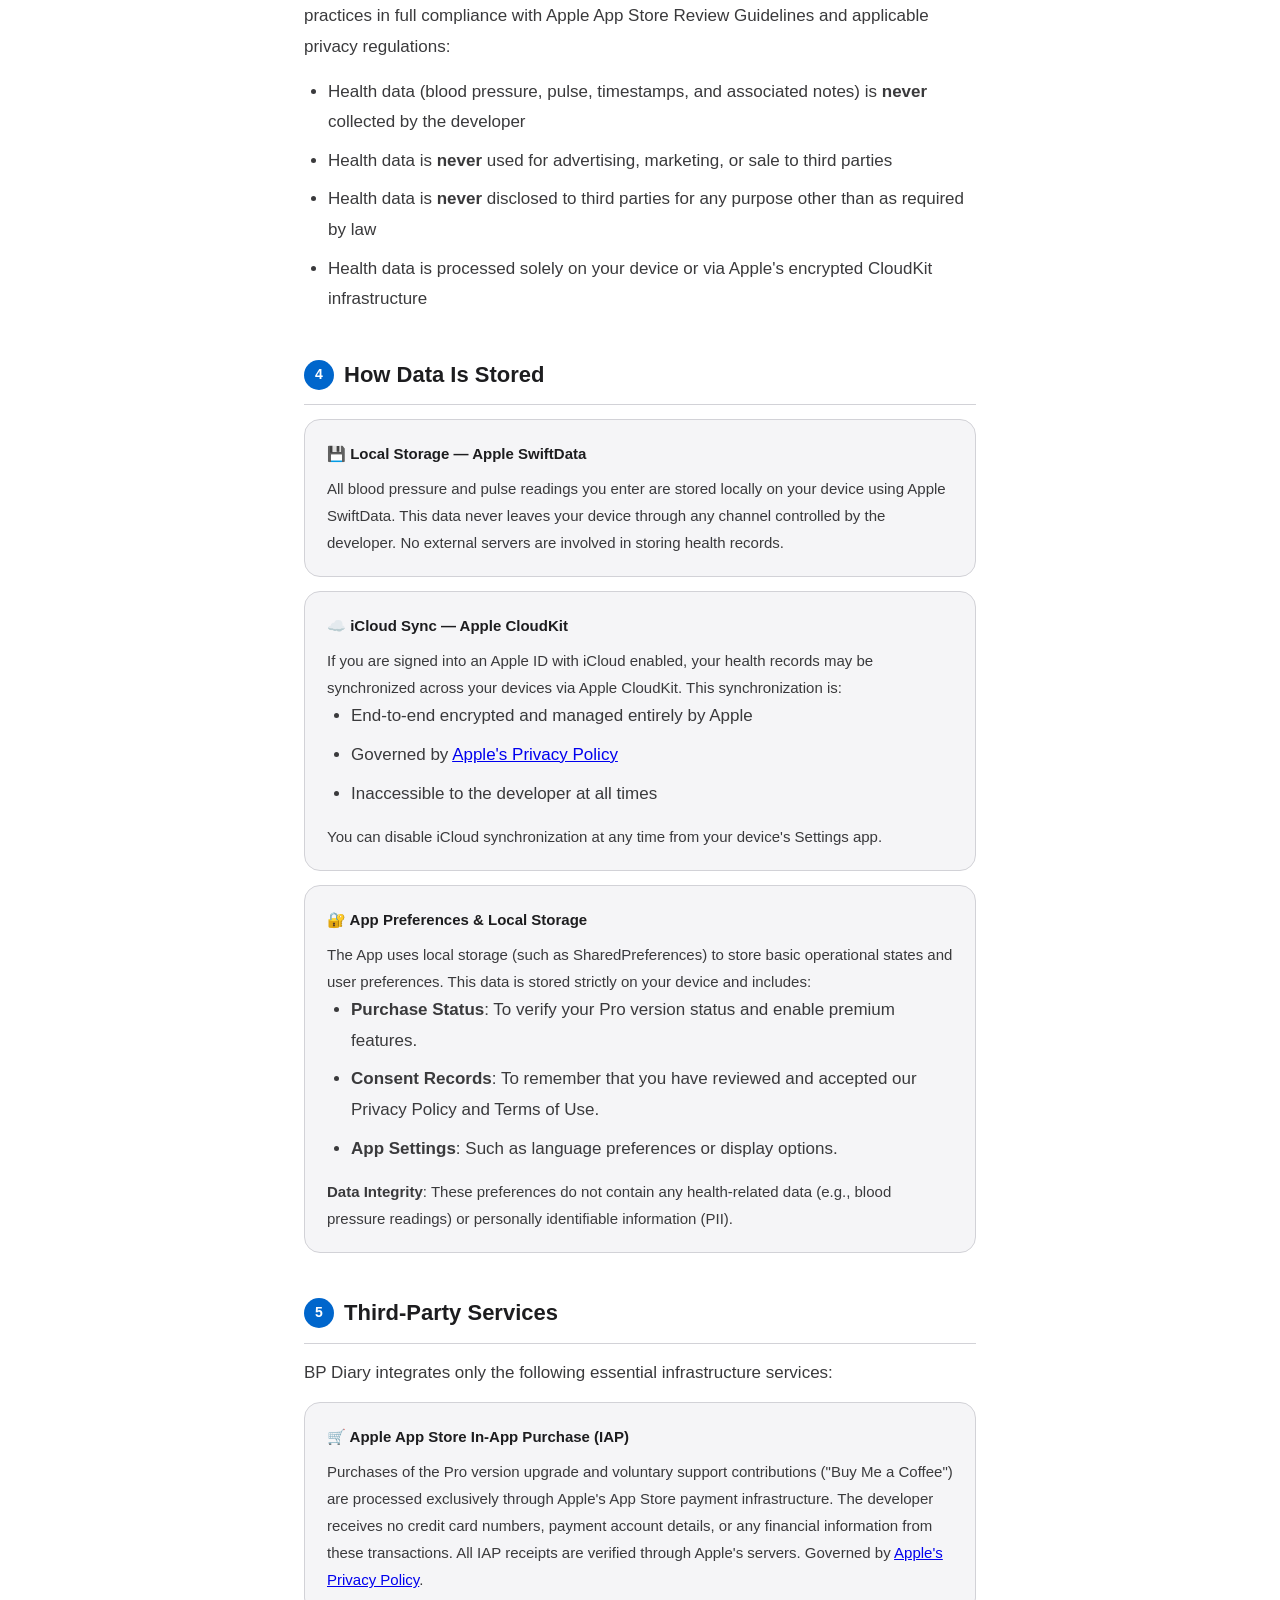
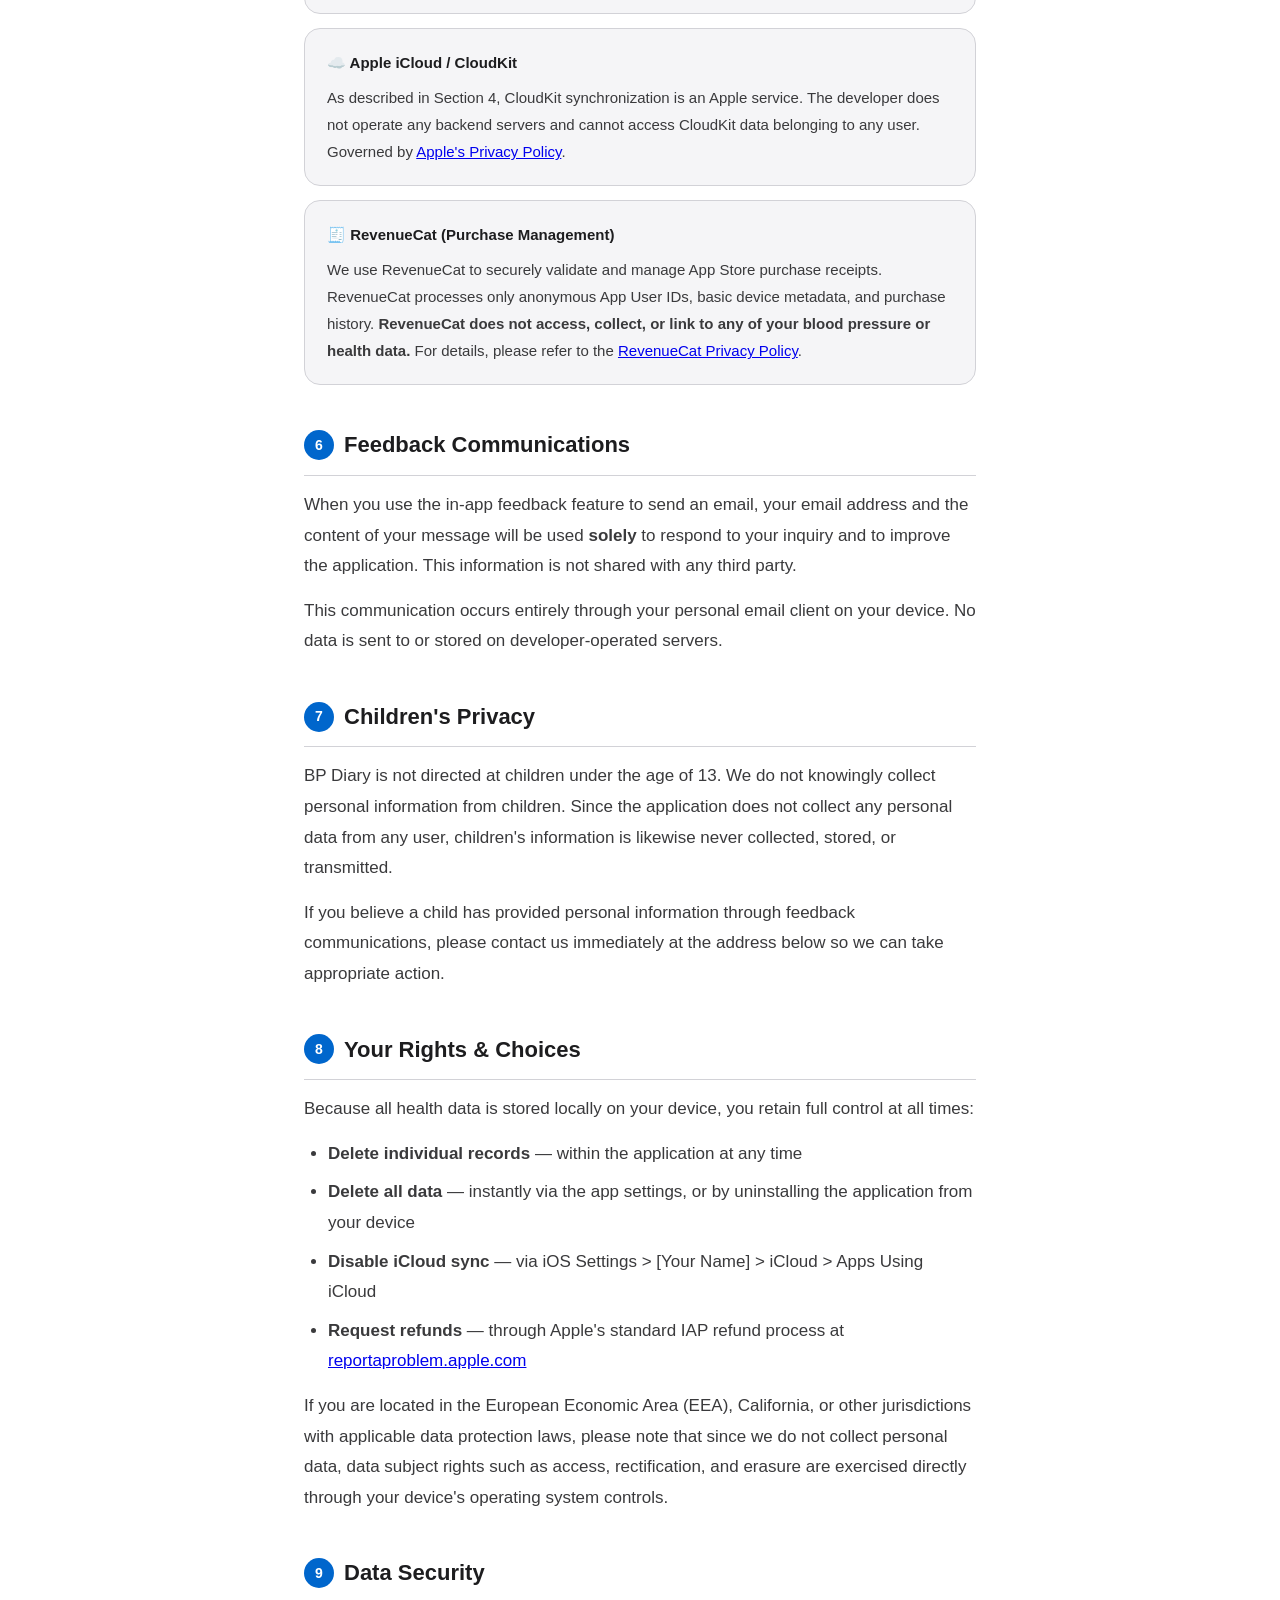
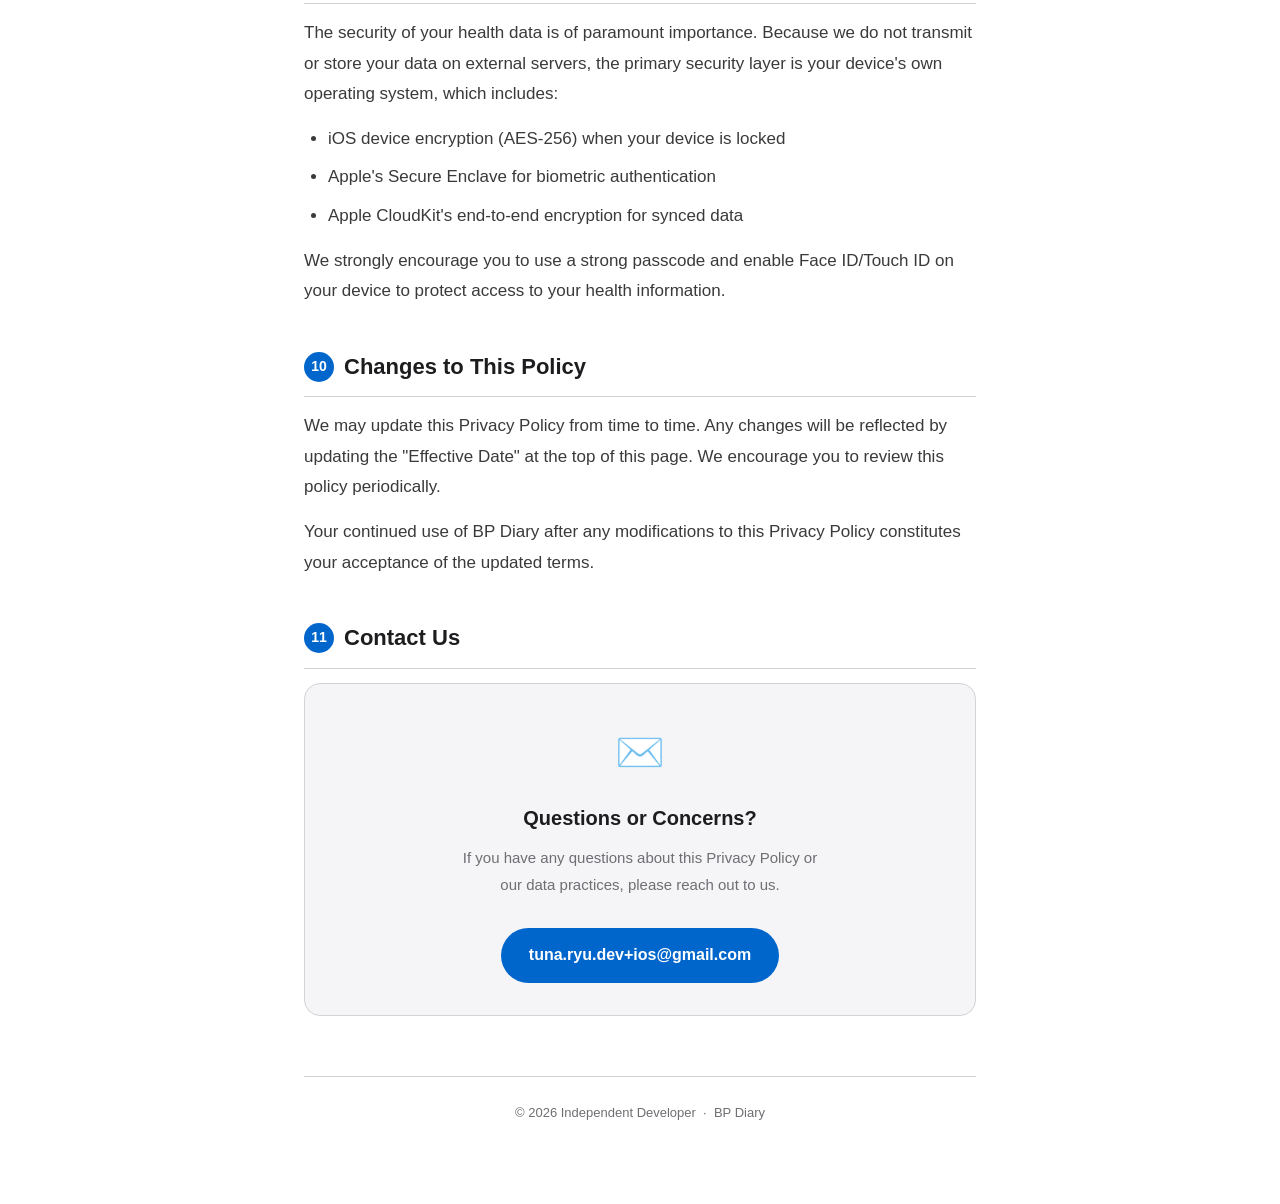
==== commit bfd07fa8: "docs(bptracker): rename 'My BP Diary' to 'BP Diary' in legal and support documents" ====
--- a/bptracker/privacy-policy/index.html
+++ b/bptracker/privacy-policy/index.html
@@ -3,7 +3,7 @@
 <head>
   <meta charset="UTF-8">
   <meta name="viewport" content="width=device-width, initial-scale=1.0">
-  <title>Privacy Policy – My BP Diary</title>
+  <title>Privacy Policy – BP Diary</title>
   <link rel="stylesheet" href="../main.css">
   <style>
     body {
@@ -70,7 +70,7 @@
 </head>
 <body>
   <div class="landing-card">
-    <h1>My BP Diary</h1>
+    <h1>BP Diary</h1>
     <p style="margin-bottom: 24px; color: var(--text-muted);">Please select your language<br>請選擇您的語言</p>
     
     <div class="lang-buttons">
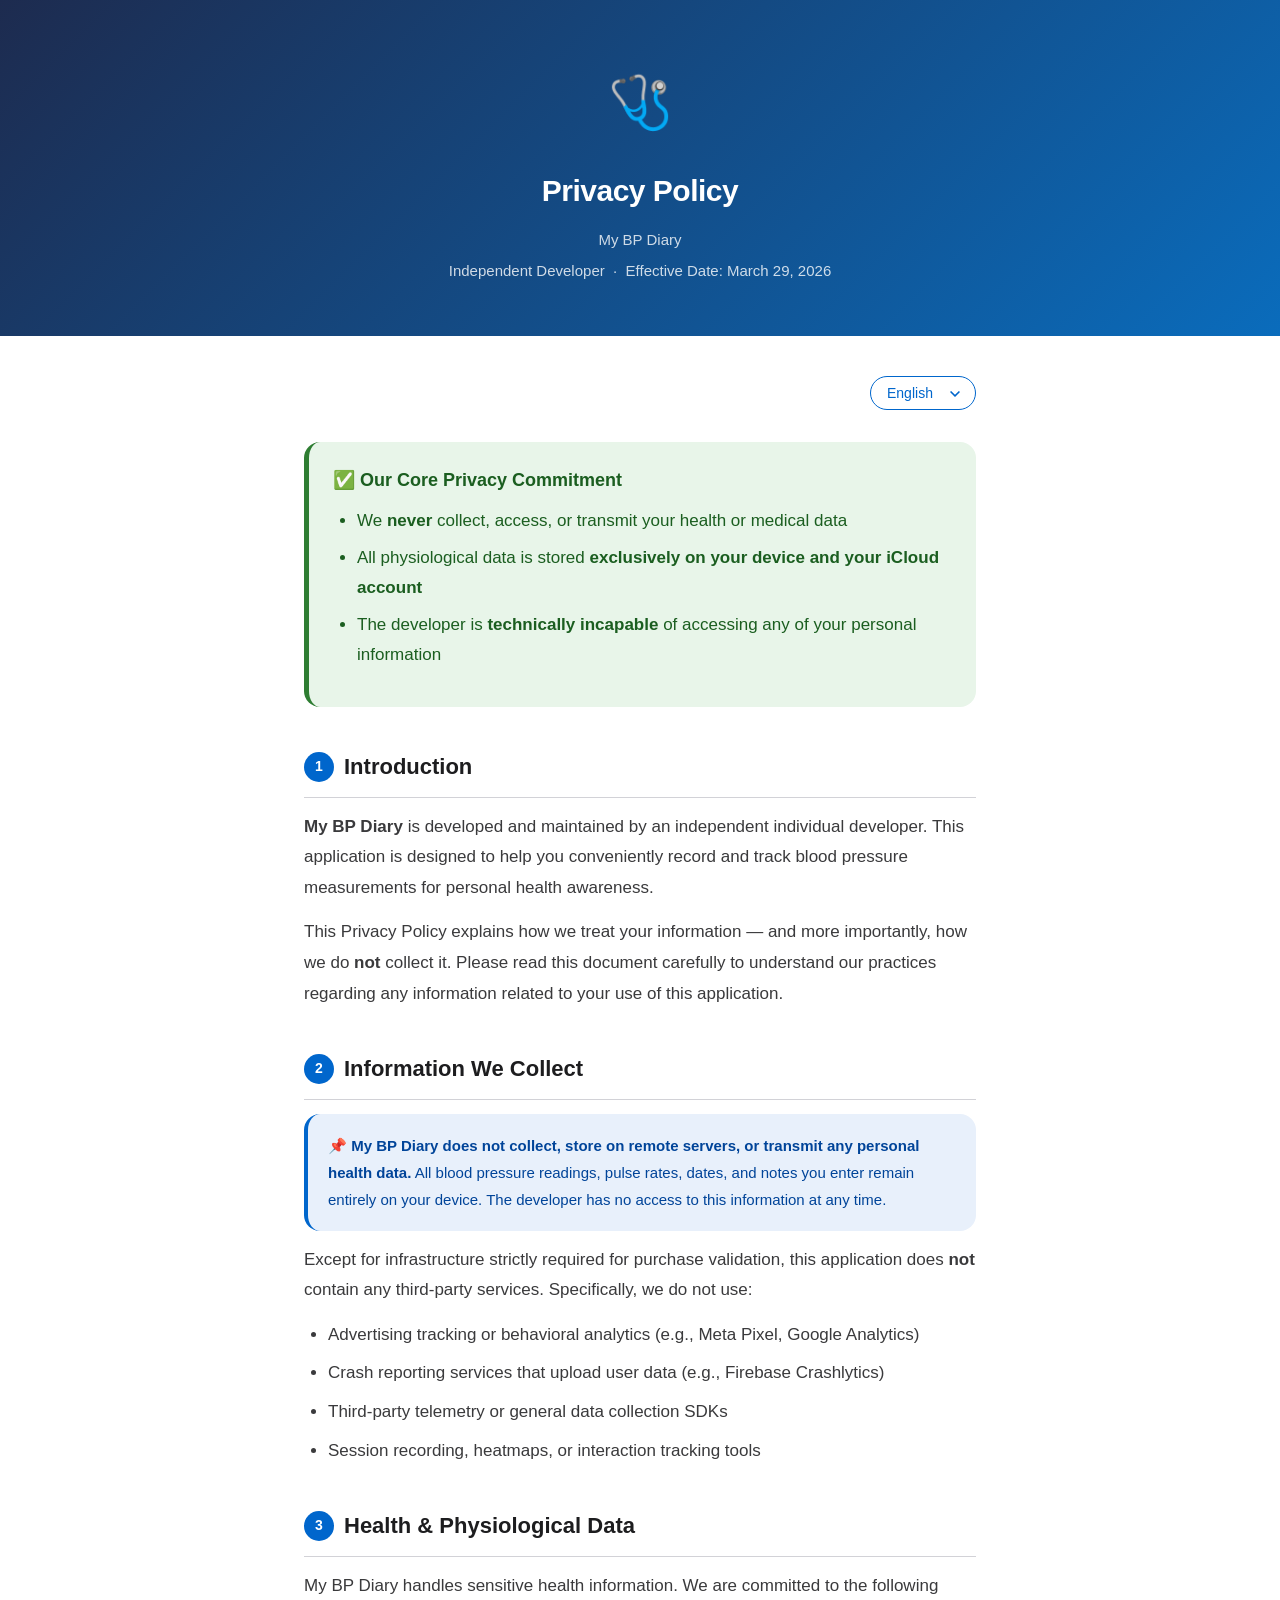
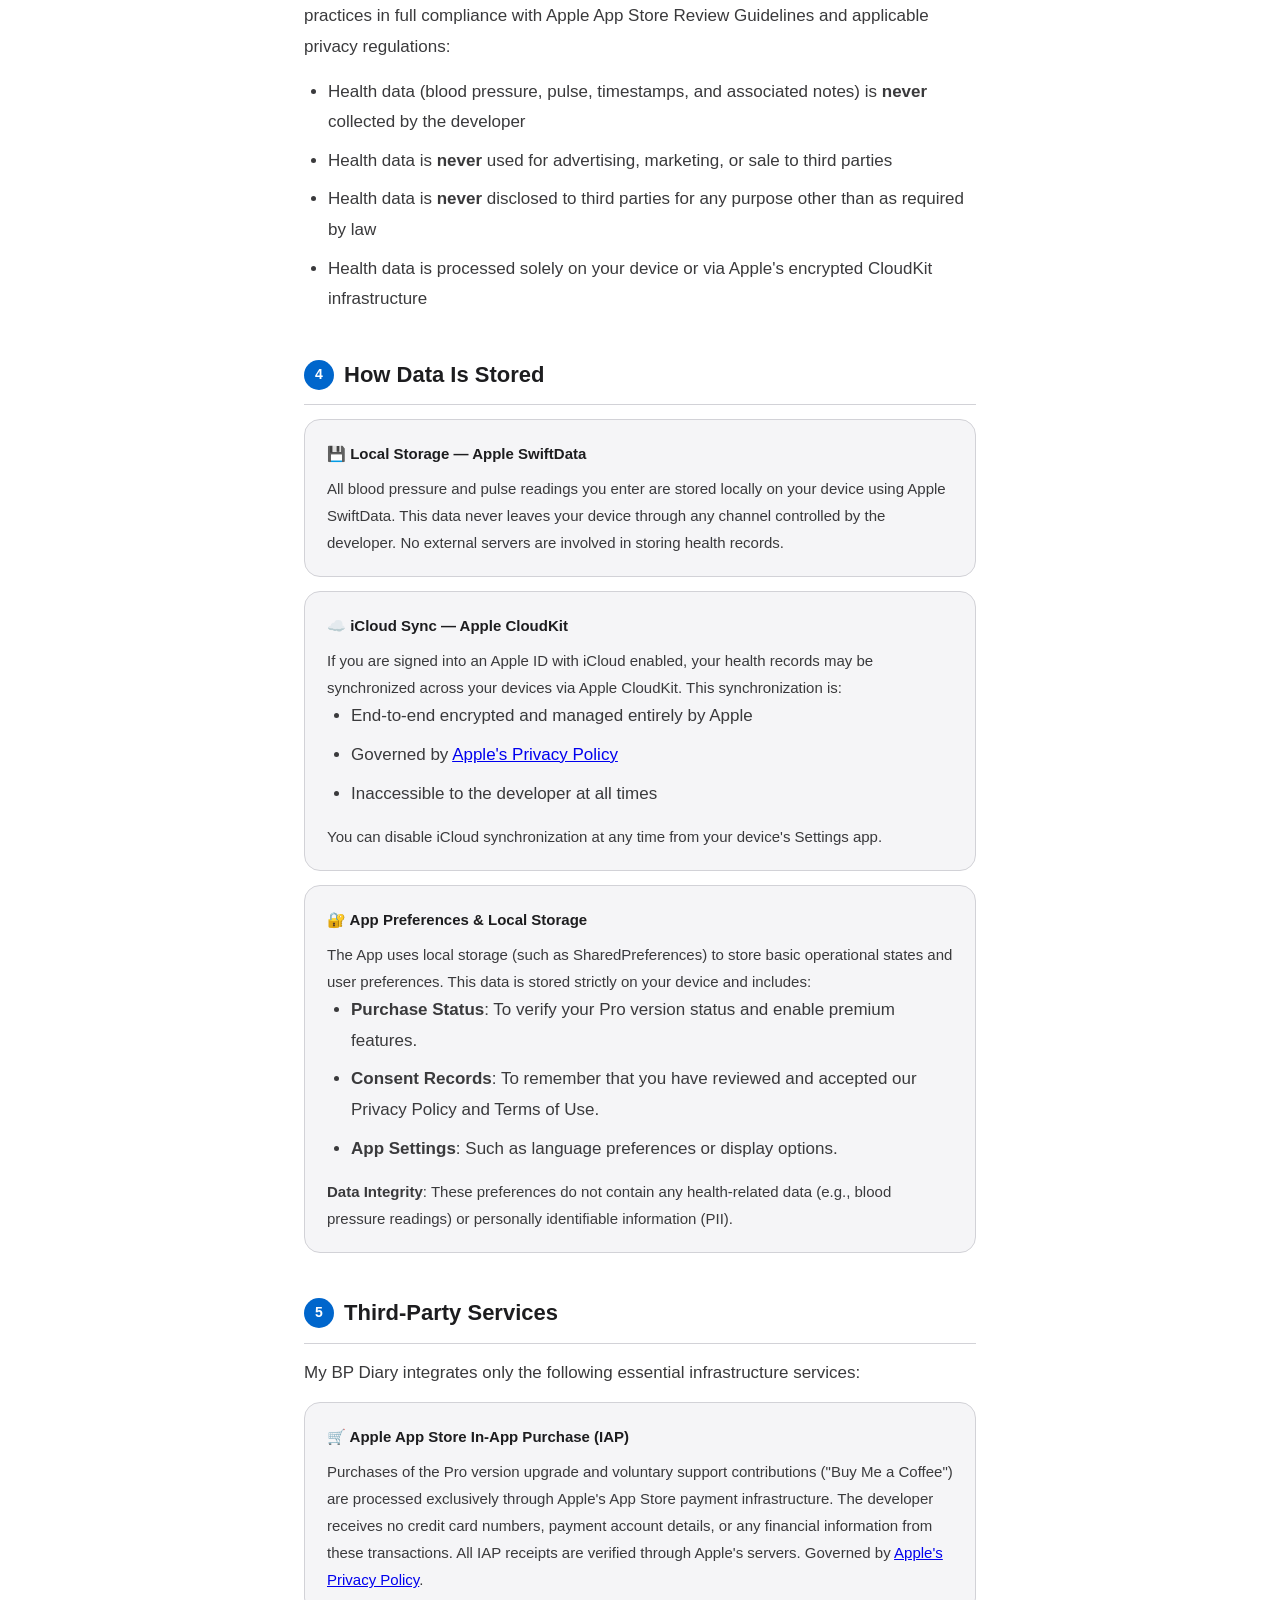
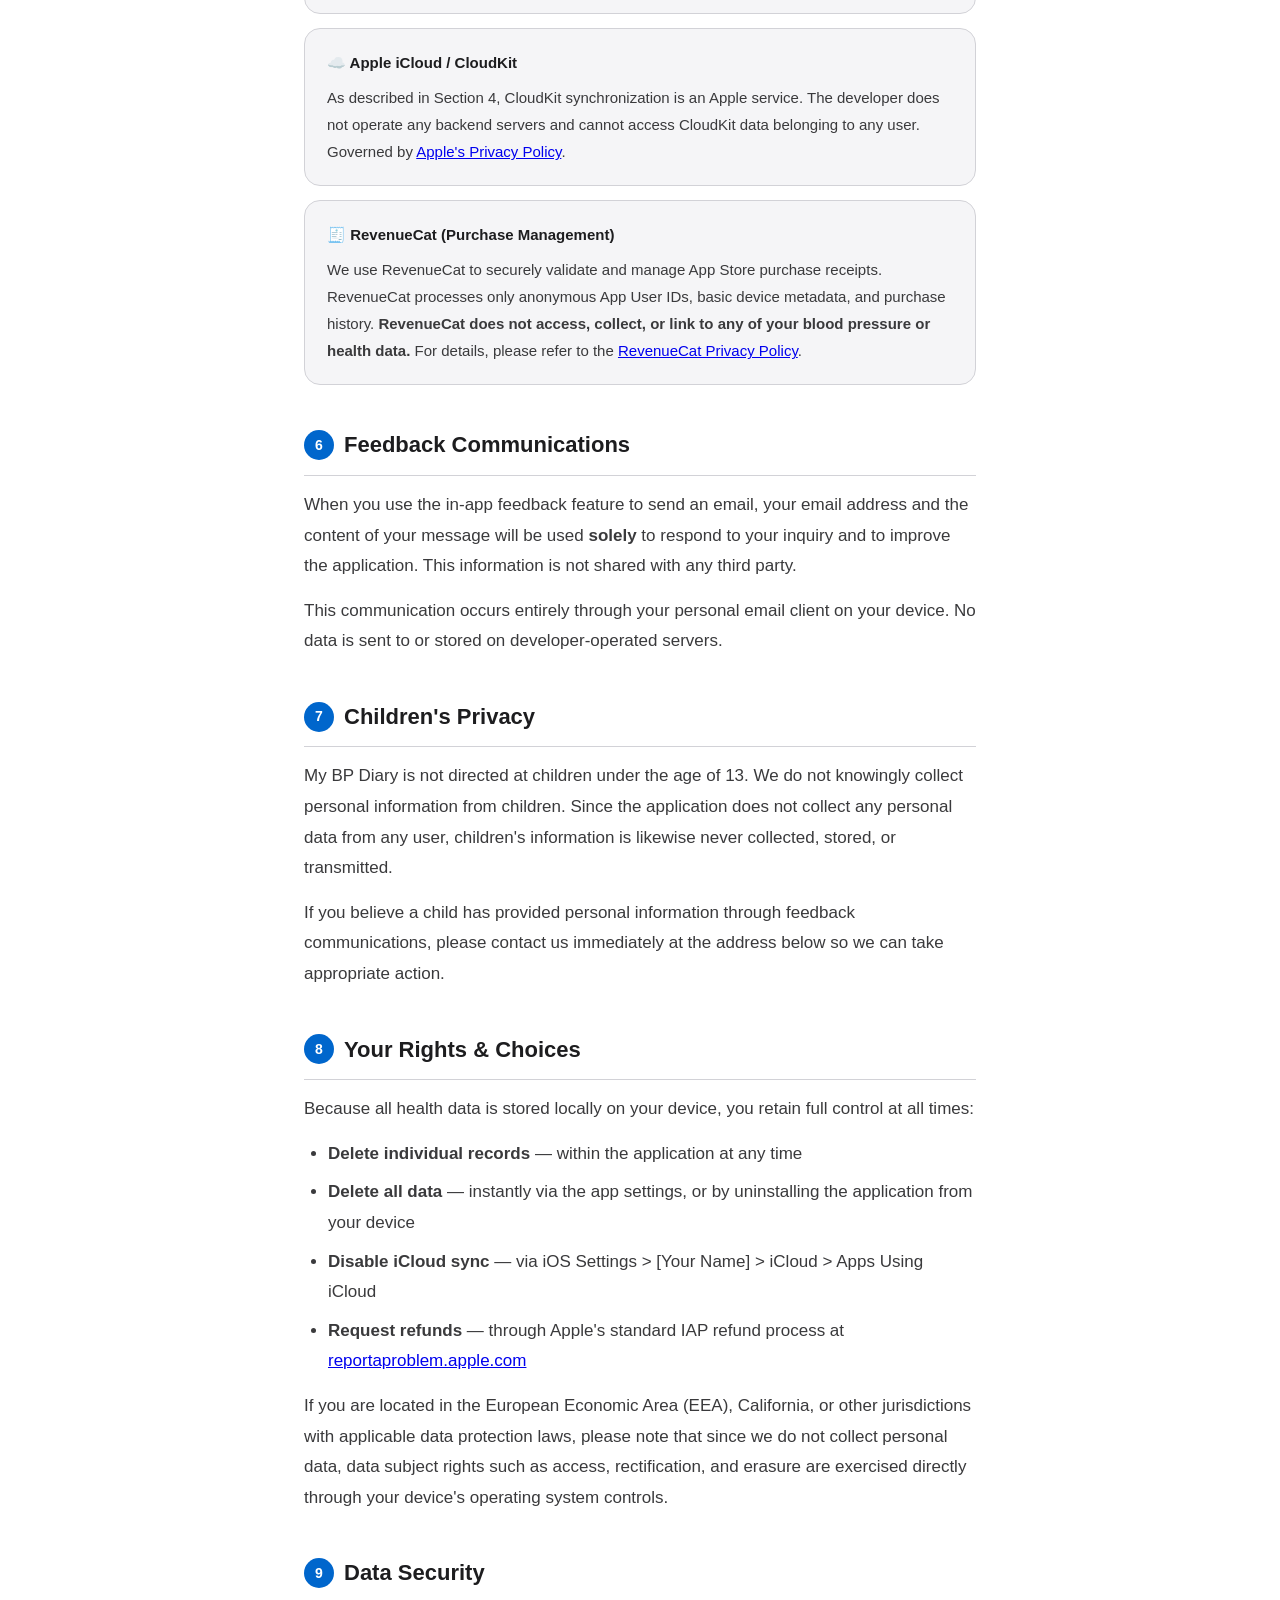
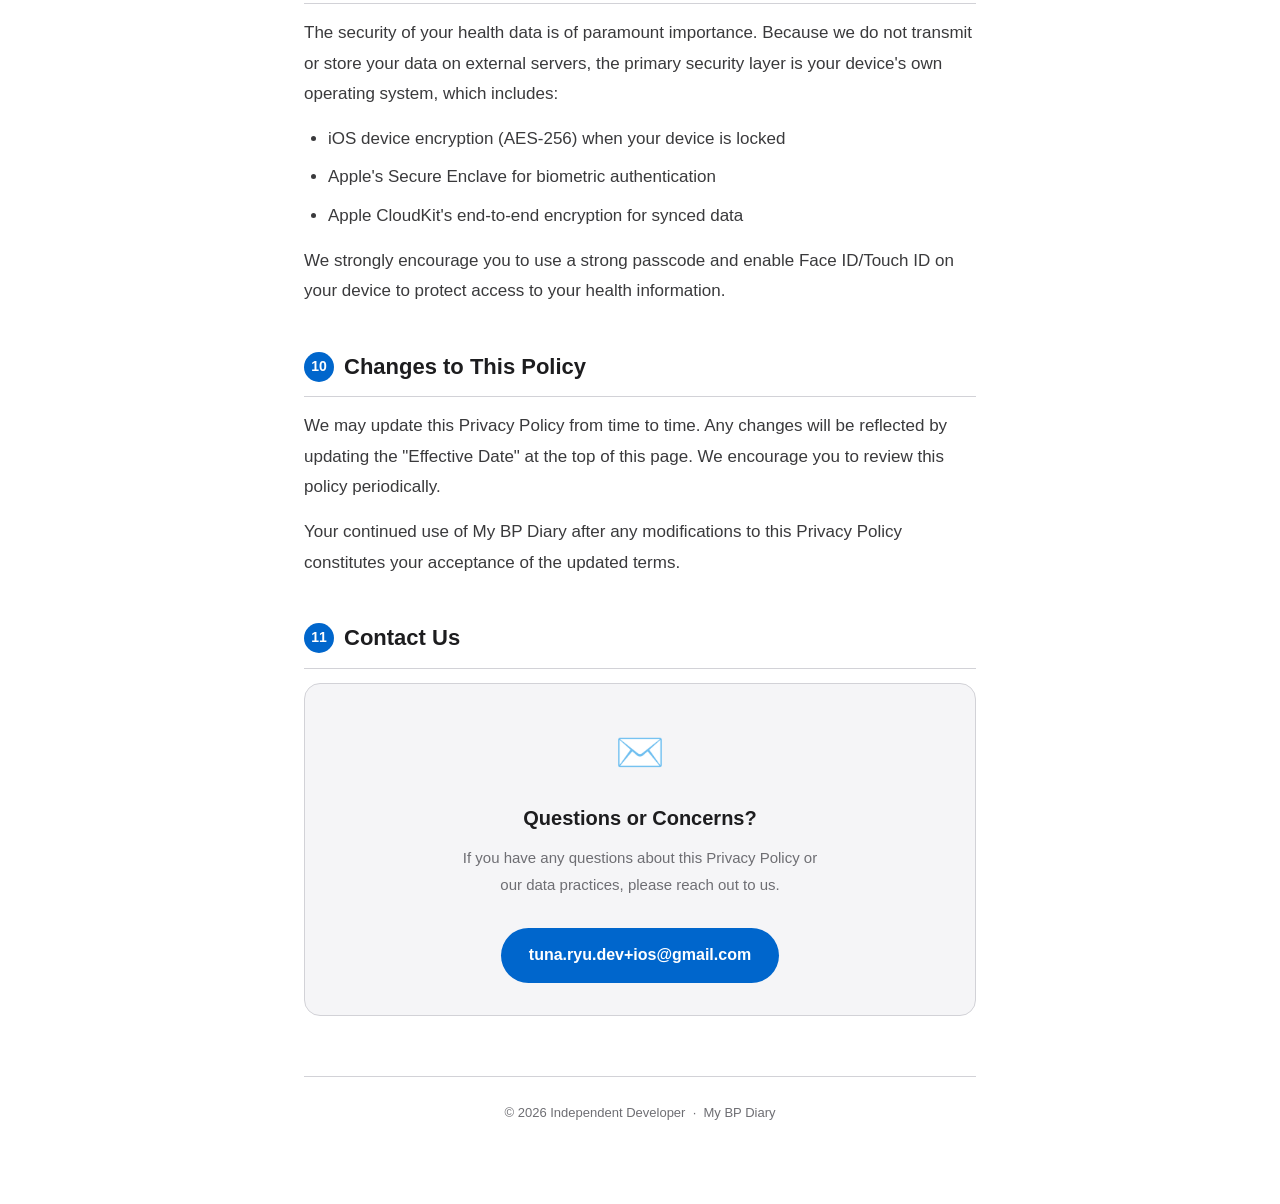
==== commit aba19e77: "revert: rename 'BP Diary' back to 'My BP Diary' in legal documents" ====
--- a/bptracker/privacy-policy/index.html
+++ b/bptracker/privacy-policy/index.html
@@ -3,7 +3,7 @@
 <head>
   <meta charset="UTF-8">
   <meta name="viewport" content="width=device-width, initial-scale=1.0">
-  <title>Privacy Policy – BP Diary</title>
+  <title>Privacy Policy – My BP Diary</title>
   <link rel="stylesheet" href="../main.css">
   <style>
     body {
@@ -70,7 +70,7 @@
 </head>
 <body>
   <div class="landing-card">
-    <h1>BP Diary</h1>
+    <h1>My BP Diary</h1>
     <p style="margin-bottom: 24px; color: var(--text-muted);">Please select your language<br>請選擇您的語言</p>
     
     <div class="lang-buttons">
